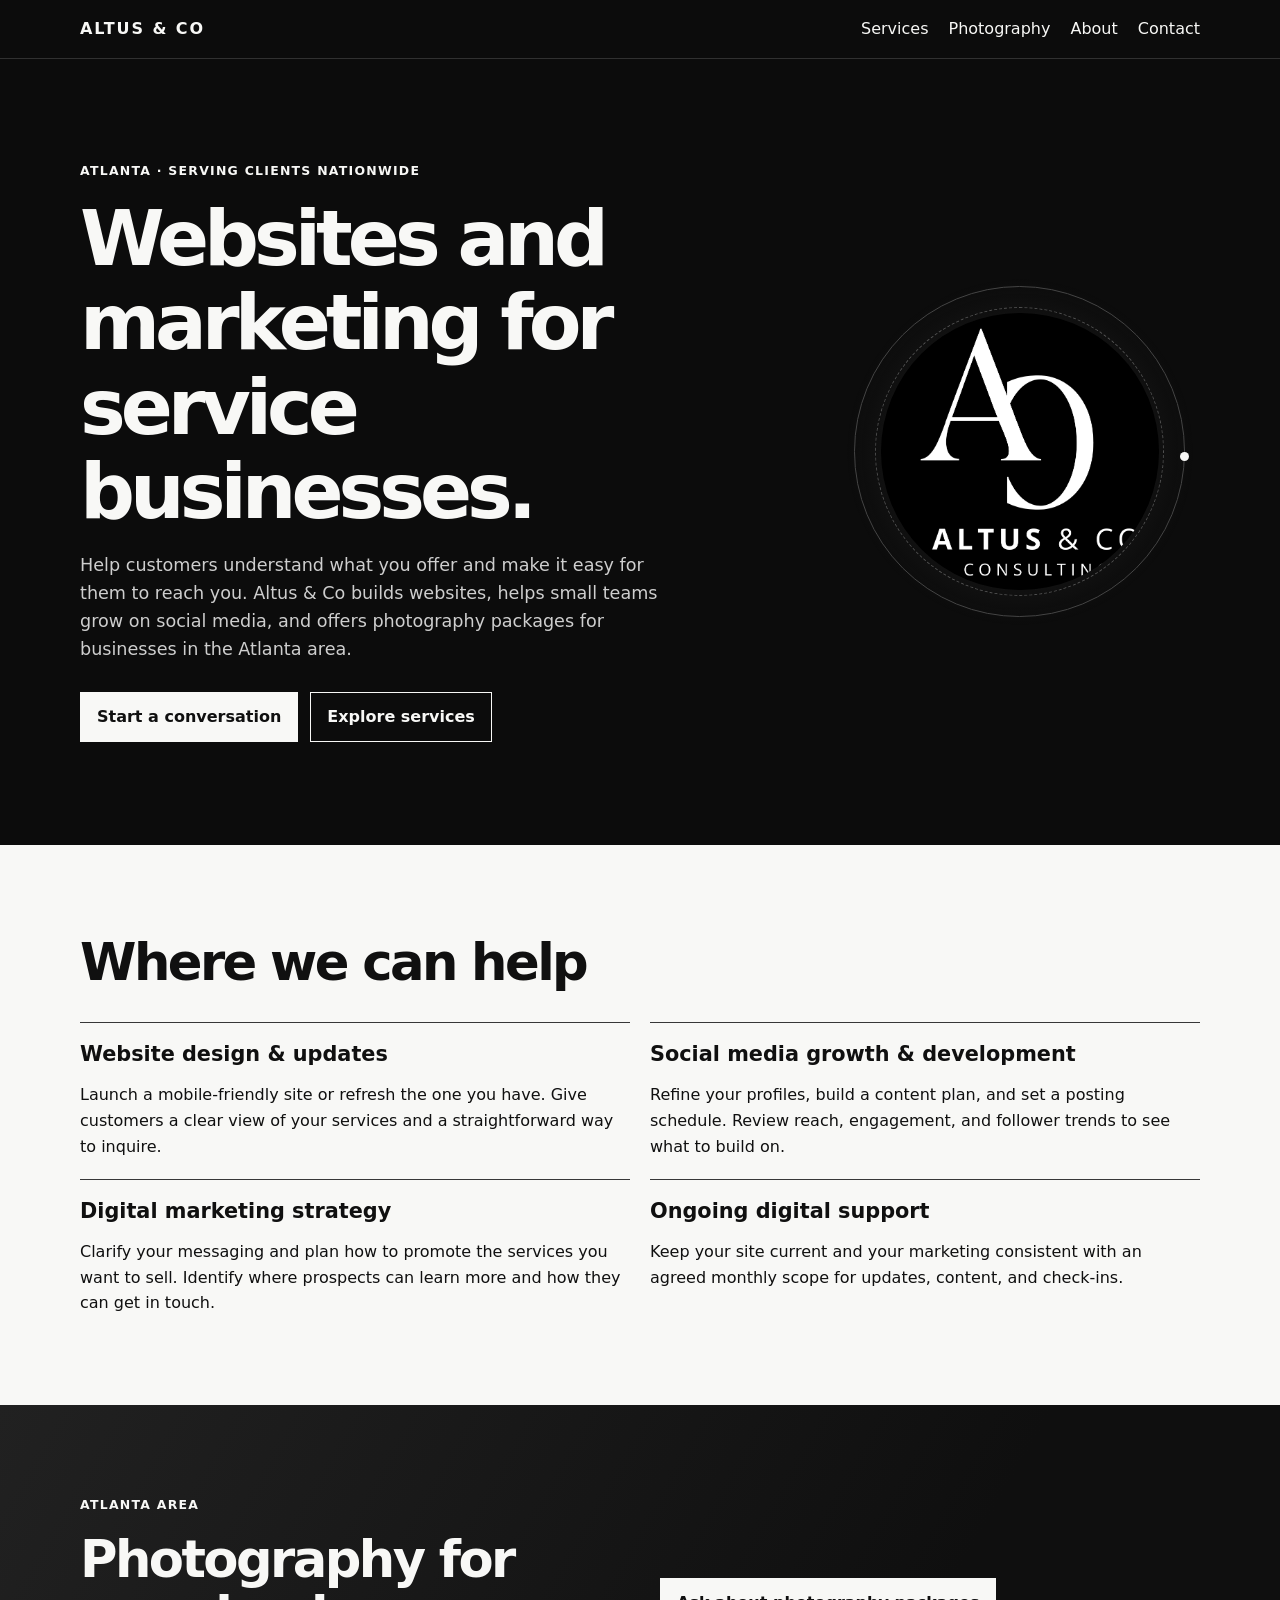
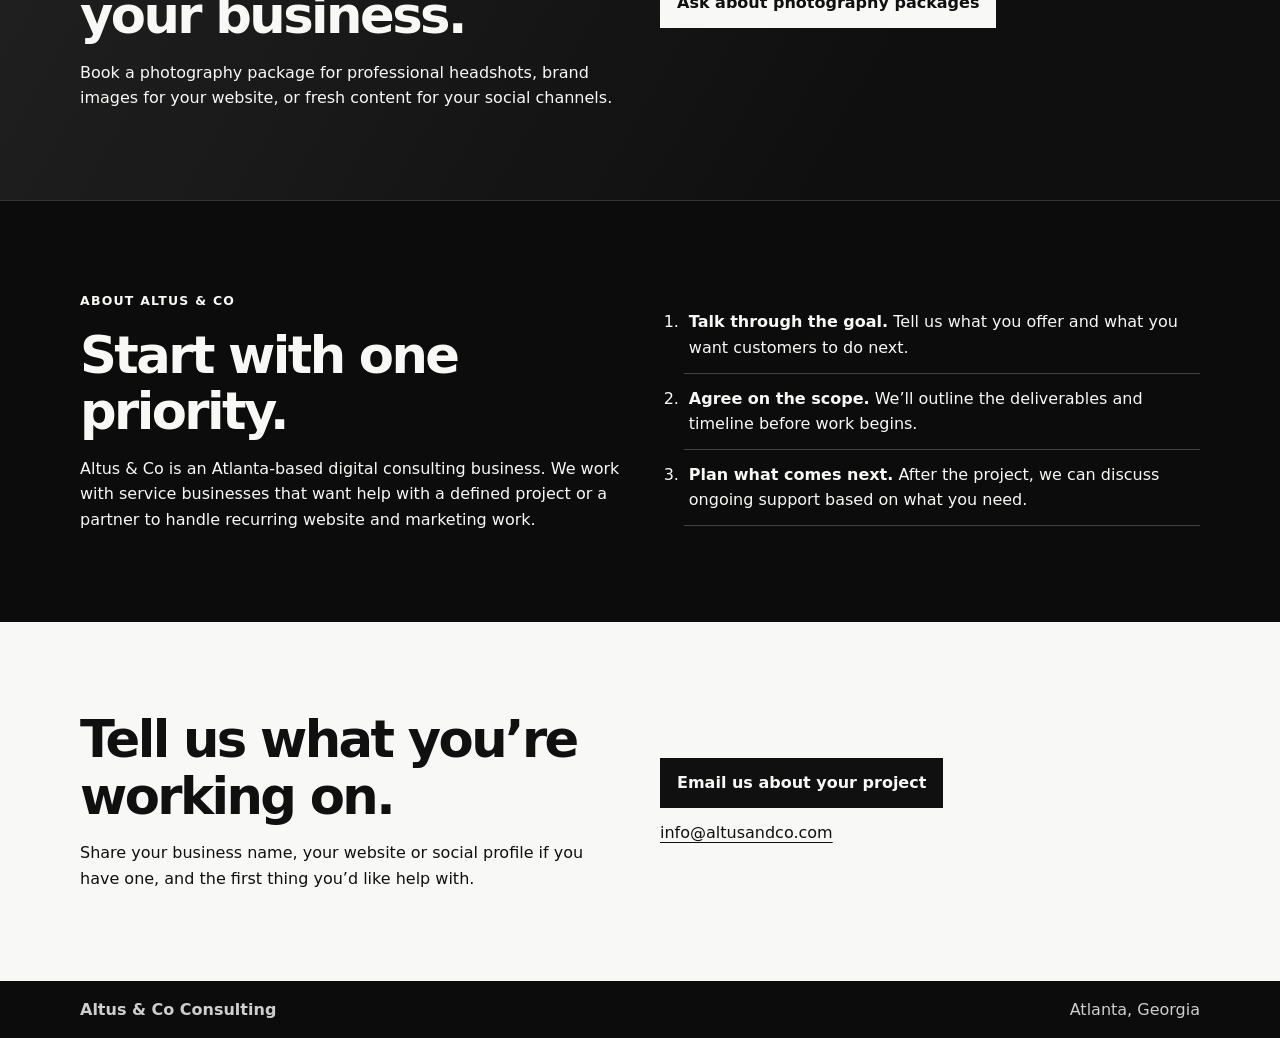
==== index.html @ 0b6e69b4 "Animate homepage and add social growth and Atlanta photography" ====
<!doctype html>
<html lang="en">
<head>
    <meta charset="utf-8">
    <meta name="viewport" content="width=device-width, initial-scale=1">
    <title>Altus &amp; Co Consulting | Websites &amp; Marketing in Atlanta</title>
    <meta name="description" content="Altus &amp; Co helps service businesses build websites and grow on social media. Photography packages are available for Atlanta-area businesses.">
    <link rel="canonical" href="https://altusandco.com/">
    <link rel="icon" href="logo.png" type="image/png">
    <link rel="stylesheet" href="styles.css">
</head>
<body>
    <header class="site-header">
        <nav class="wrap nav" aria-label="Main navigation">
            <a class="wordmark" href="#home">ALTUS &amp; CO</a>
            <div class="nav-links">
                <a href="#services">Services</a>
                <a href="#photography">Photography</a>
                <a href="#about">About</a>
                <a href="#contact">Contact</a>
            </div>
        </nav>
    </header>

    <main id="home">
        <section class="hero wrap" aria-labelledby="hero-title">
            <div class="hero-copy">
                <p class="eyebrow">Atlanta · Serving clients nationwide</p>
                <h1 id="hero-title">Websites and marketing for service businesses.</h1>
                <p class="intro">Help customers understand what you offer and make it easy for them to reach you. Altus &amp; Co builds websites, helps small teams grow on social media, and offers photography packages for businesses in the Atlanta area.</p>
                <div class="actions">
                    <a class="button primary" href="#contact">Start a conversation</a>
                    <a class="button secondary" href="#services">Explore services</a>
                </div>
            </div>
            <div class="hero-art">
                <span class="orbit" aria-hidden="true"></span>
                <img class="hero-logo" src="logo.png" width="801" height="800" alt="Altus &amp; Co Consulting">
            </div>
        </section>

        <section class="light" id="services" aria-labelledby="services-title">
            <div class="wrap section-content">
                <h2 id="services-title">Where we can help</h2>
                <div class="cards">
                    <article>
                        <h3>Website design &amp; updates</h3>
                        <p>Launch a mobile-friendly site or refresh the one you have. Give customers a clear view of your services and a straightforward way to inquire.</p>
                    </article>
                    <article>
                        <h3>Social media growth &amp; development</h3>
                        <p>Refine your profiles, build a content plan, and set a posting schedule. Review reach, engagement, and follower trends to see what to build on.</p>
                    </article>
                    <article>
                        <h3>Digital marketing strategy</h3>
                        <p>Clarify your messaging and plan how to promote the services you want to sell. Identify where prospects can learn more and how they can get in touch.</p>
                    </article>
                    <article>
                        <h3>Ongoing digital support</h3>
                        <p>Keep your site current and your marketing consistent with an agreed monthly scope for updates, content, and check-ins.</p>
                    </article>
                </div>
            </div>
        </section>

        <section class="photography" id="photography" aria-labelledby="photography-title">
            <div class="wrap section-content split">
                <div>
                    <p class="eyebrow">Atlanta area</p>
                    <h2 id="photography-title">Photography for your business.</h2>
                    <p>Book a photography package for professional headshots, brand images for your website, or fresh content for your social channels.</p>
                </div>
                <div class="contact-action">
                    <a class="button primary" href="mailto:info@altusandco.com?subject=Atlanta%20photography%20package%20inquiry&amp;body=Hi%20Altus%20%26%20Co%2C%0D%0A%0D%0ABusiness%20name%3A%20%0D%0AShoot%20location%3A%20%0D%0APreferred%20date%20or%20timeframe%3A%20%0D%0AWhat%20I%27d%20like%20photographed%3A%20%0D%0A">Ask about photography packages</a>
                </div>
            </div>
        </section>

        <section id="about" class="wrap section-content split" aria-labelledby="about-title">
            <div>
                <p class="eyebrow">About Altus &amp; Co</p>
                <h2 id="about-title">Start with one priority.</h2>
                <p>Altus &amp; Co is an Atlanta-based digital consulting business. We work with service businesses that want help with a defined project or a partner to handle recurring website and marketing work.</p>
            </div>
            <ol class="process">
                <li><strong>Talk through the goal.</strong> Tell us what you offer and what you want customers to do next.</li>
                <li><strong>Agree on the scope.</strong> We’ll outline the deliverables and timeline before work begins.</li>
                <li><strong>Plan what comes next.</strong> After the project, we can discuss ongoing support based on what you need.</li>
            </ol>
        </section>

        <section id="contact" class="light" aria-labelledby="contact-title">
            <div class="wrap section-content split">
                <div>
                    <h2 id="contact-title">Tell us what you’re working on.</h2>
                    <p>Share your business name, your website or social profile if you have one, and the first thing you’d like help with.</p>
                </div>
                <div class="contact-action">
                    <a class="button primary" href="mailto:info@altusandco.com?subject=Altus%20%26%20Co%20project%20inquiry&amp;body=Hi%20Altus%20%26%20Co%2C%0D%0A%0D%0ABusiness%20name%3A%20%0D%0AWebsite%20or%20social%20profile%3A%20%0D%0AWhat%20I%27d%20like%20help%20with%3A%20%0D%0A">Email us about your project</a>
                    <a href="mailto:info@altusandco.com">info@altusandco.com</a>
                </div>
            </div>
        </section>
    </main>

    <footer class="wrap footer">
        <strong>Altus &amp; Co Consulting</strong>
        <span>Atlanta, Georgia</span>
    </footer>
</body>
</html>
---- styles.css ----
:root {
    color-scheme: dark;
    font-family: system-ui, sans-serif;
    background: #0c0c0c;
    color: #f8f8f6;
    line-height: 1.6;
}

*, *::before, *::after { box-sizing: border-box; }
body { margin: 0; }
a { color: inherit; text-underline-offset: .22em; }
a:focus-visible { outline: 2px solid currentColor; outline-offset: 5px; }
h1, h2, h3, p { margin: 0; }
h1, h2, h3 { line-height: 1.1; }
h1 { font-size: clamp(2.45rem, 6vw, 5.3rem); letter-spacing: -.065em; max-width: 12ch; }
h2 { font-size: clamp(2rem, 4vw, 3.5rem); letter-spacing: -.05em; }
h3 { font-size: 1.3rem; }
p { margin-top: 1rem; }

.wrap { width: min(1120px, calc(100% - 3rem)); margin-inline: auto; }
.site-header { border-bottom: 1px solid #313131; }
.nav, .nav-links, .actions, .footer { display: flex; align-items: center; flex-wrap: wrap; }
.nav, .footer { justify-content: space-between; gap: .75rem 1.5rem; padding-block: 1rem; }
.nav-links { gap: 1.25rem; }
.nav a { text-decoration: none; }
.nav a:hover { text-decoration: underline; }
.wordmark { font-weight: 800; letter-spacing: .12em; }
.hero, .split { display: grid; gap: 2.5rem; align-items: center; }
.hero { grid-template-columns: 1.6fr 1fr; padding-block: clamp(3rem, 8vw, 7rem); }
.hero-art {
    position: relative;
    isolation: isolate;
    display: grid;
    place-items: center;
    width: min(100%, 360px);
    aspect-ratio: 1;
    justify-self: end;
    background: radial-gradient(circle, #242424, transparent 68%);
}

.hero-logo { display: block; width: 77%; height: auto; border-radius: 50%; }

.orbit {
    position: absolute;
    inset: 4%;
    border: 1px solid #454545;
    border-radius: 50%;
}

.orbit::before, .orbit::after {
    content: "";
    position: absolute;
    border-radius: 50%;
}

.orbit::before { inset: 6%; border: 1px dashed #505050; }
.orbit::after { top: 50%; right: -5px; width: 9px; height: 9px; background: #f8f8f6; }

.photography {
    border-bottom: 1px solid #343434;
    background: linear-gradient(120deg, #212121, #0f0f0f 70%);
}
.eyebrow { margin: 0 0 1rem; font-size: .78rem; font-weight: 700; letter-spacing: .1em; text-transform: uppercase; }
.intro { max-width: 54ch; color: #cecece; font-size: 1.1rem; }
.actions { gap: .75rem; margin-top: 1.8rem; }
.button { display: inline-block; border: 1px solid currentColor; padding: .7rem 1rem; font-weight: 700; text-decoration: none; }
.button:hover { text-decoration: underline; }
.primary { background: #f8f8f6; color: #101010; border-color: #f8f8f6; }
.primary:focus-visible { outline-color: #f8f8f6; }
.light { color-scheme: light; background: #f8f8f6; color: #101010; }
.light .primary { background: #101010; color: #f8f8f6; border-color: #101010; }
.light .primary:focus-visible { outline-color: #101010; }
.section-content { padding-block: clamp(3rem, 7vw, 6rem); }
.cards { display: grid; grid-template-columns: repeat(2, minmax(0, 1fr)); gap: 1.25rem; margin-top: 2rem; }
.cards article { border-top: 1px solid #373737; padding-top: 1.25rem; }
.split { grid-template-columns: 1fr 1fr; }
.process { margin: 0; padding-inline-start: 1.5rem; }
.process li { padding: .75rem 0 .75rem .3rem; border-bottom: 1px solid #444; }
.contact-action { display: grid; gap: .75rem; justify-items: start; }
.footer { color: #cecece; }

@media (max-width: 700px) {
    .hero, .cards, .split { grid-template-columns: 1fr; }
    .hero-art { max-width: 240px; justify-self: center; }
}

@media (max-width: 390px) {
    .wrap { width: calc(100% - 2rem); }
    .nav-links { gap: .85rem; }
}

@media (prefers-reduced-motion: no-preference) {
    html { scroll-behavior: smooth; }

    .hero-copy { animation: arrive .75s ease-out both; }
    .hero-art { animation: arrive .95s .12s ease-out both; }
    .orbit { animation: rotate 3.8s .2s ease-out both; }

    .button { transition: transform .2s ease, box-shadow .2s ease; }
    .button:hover { transform: translateY(-2px); box-shadow: 0 4px 0 currentColor; }

    @supports (animation-timeline: view()) {
        .cards article, .photography .split, .process {
            animation: arrive linear both;
            animation-timeline: view();
            animation-range: entry 0% entry 85%;
        }

        .photography .split:focus-within { animation: none; }
    }
}

@keyframes arrive {
    from { opacity: .35; transform: translateY(24px); }
    to { opacity: 1; transform: translateY(0); }
}

@keyframes rotate {
    from { transform: rotate(-200deg); }
    to { transform: rotate(0); }
}
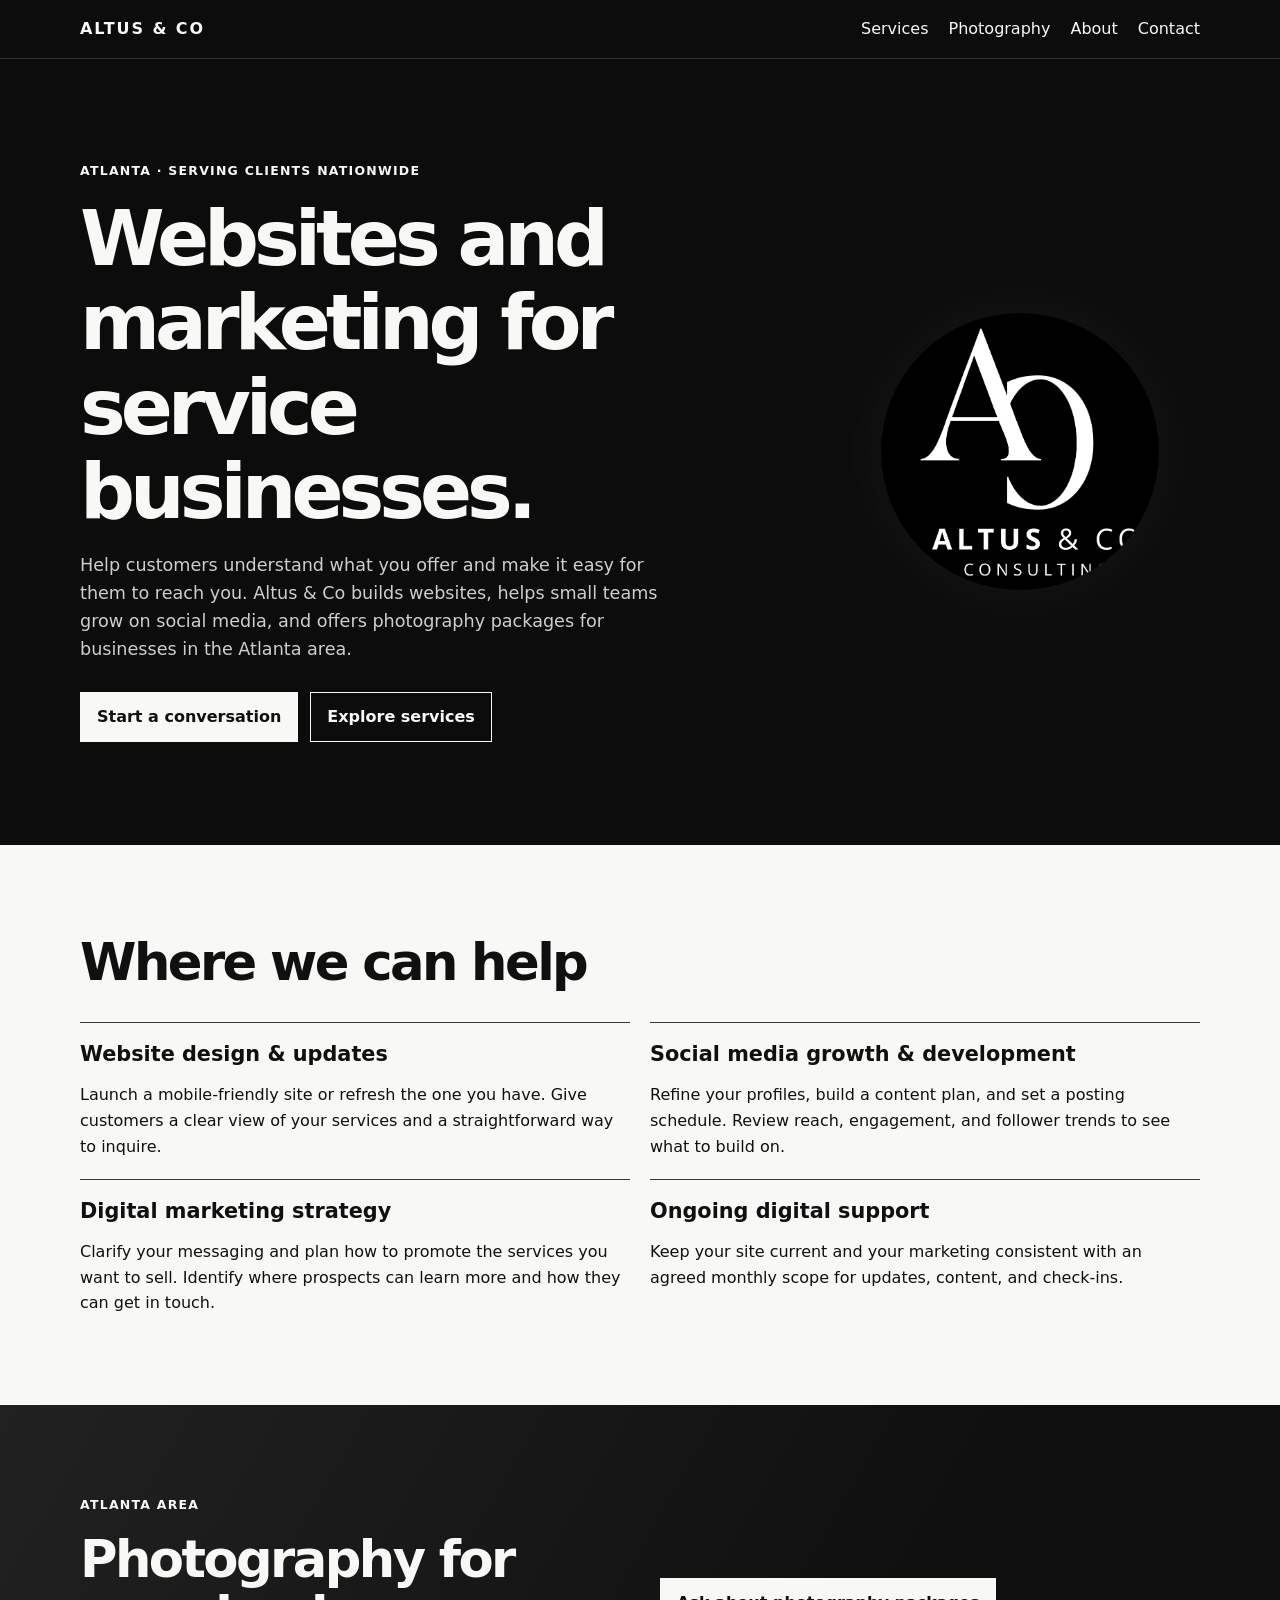
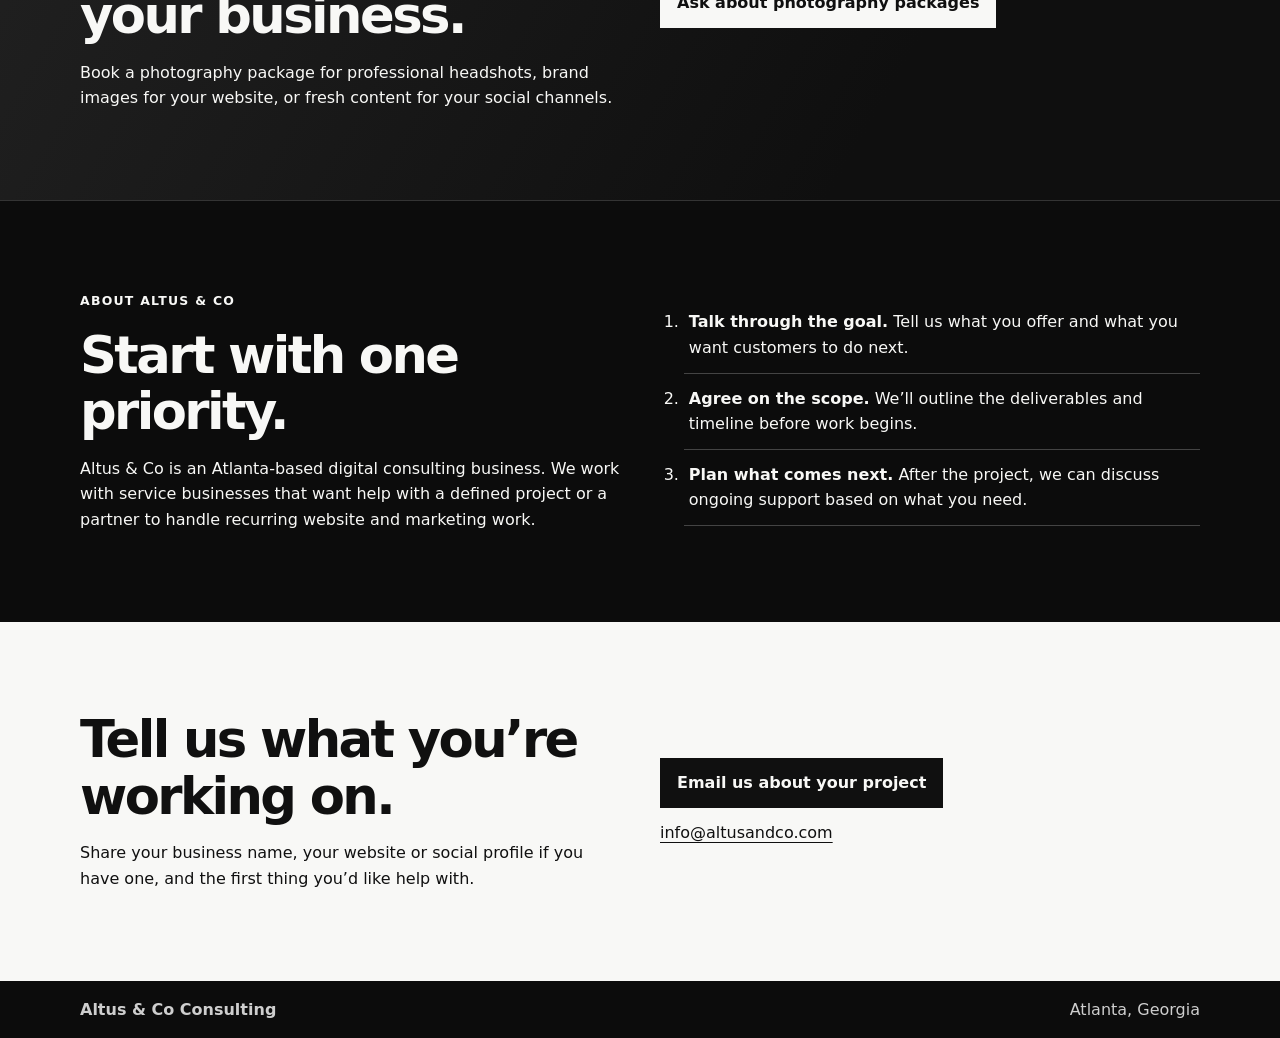
==== commit 37af2593: "Use simple fades and reliably reveal sections on scroll" ====
--- a/index.html
+++ b/index.html
@@ -7,7 +7,8 @@
     <meta name="description" content="Altus &amp; Co helps service businesses build websites and grow on social media. Photography packages are available for Atlanta-area businesses.">
     <link rel="canonical" href="https://altusandco.com/">
     <link rel="icon" href="logo.png" type="image/png">
-    <link rel="stylesheet" href="styles.css">
+    <link rel="stylesheet" href="styles.css?v=reveal-1">
+    <script src="reveal.js" defer></script>
 </head>
 <body>
     <header class="site-header">
@@ -34,7 +35,6 @@
                 </div>
             </div>
             <div class="hero-art">
-                <span class="orbit" aria-hidden="true"></span>
                 <img class="hero-logo" src="logo.png" width="801" height="800" alt="Altus &amp; Co Consulting">
             </div>
         </section>
@@ -43,19 +43,19 @@
             <div class="wrap section-content">
                 <h2 id="services-title">Where we can help</h2>
                 <div class="cards">
-                    <article>
+                    <article data-reveal>
                         <h3>Website design &amp; updates</h3>
                         <p>Launch a mobile-friendly site or refresh the one you have. Give customers a clear view of your services and a straightforward way to inquire.</p>
                     </article>
-                    <article>
+                    <article data-reveal>
                         <h3>Social media growth &amp; development</h3>
                         <p>Refine your profiles, build a content plan, and set a posting schedule. Review reach, engagement, and follower trends to see what to build on.</p>
                     </article>
-                    <article>
+                    <article data-reveal>
                         <h3>Digital marketing strategy</h3>
                         <p>Clarify your messaging and plan how to promote the services you want to sell. Identify where prospects can learn more and how they can get in touch.</p>
                     </article>
-                    <article>
+                    <article data-reveal>
                         <h3>Ongoing digital support</h3>
                         <p>Keep your site current and your marketing consistent with an agreed monthly scope for updates, content, and check-ins.</p>
                     </article>
@@ -64,7 +64,7 @@
         </section>
 
         <section class="photography" id="photography" aria-labelledby="photography-title">
-            <div class="wrap section-content split">
+            <div class="wrap section-content split" data-reveal>
                 <div>
                     <p class="eyebrow">Atlanta area</p>
                     <h2 id="photography-title">Photography for your business.</h2>
@@ -76,7 +76,7 @@
             </div>
         </section>
 
-        <section id="about" class="wrap section-content split" aria-labelledby="about-title">
+        <section id="about" class="wrap section-content split" data-reveal aria-labelledby="about-title">
             <div>
                 <p class="eyebrow">About Altus &amp; Co</p>
                 <h2 id="about-title">Start with one priority.</h2>
@@ -90,7 +90,7 @@
         </section>
 
         <section id="contact" class="light" aria-labelledby="contact-title">
-            <div class="wrap section-content split">
+            <div class="wrap section-content split" data-reveal>
                 <div>
                     <h2 id="contact-title">Tell us what you’re working on.</h2>
                     <p>Share your business name, your website or social profile if you have one, and the first thing you’d like help with.</p>
--- a/styles.css
+++ b/styles.css
@@ -40,22 +40,6 @@
 
 .hero-logo { display: block; width: 77%; height: auto; border-radius: 50%; }
 
-.orbit {
-    position: absolute;
-    inset: 4%;
-    border: 1px solid #454545;
-    border-radius: 50%;
-}
-
-.orbit::before, .orbit::after {
-    content: "";
-    position: absolute;
-    border-radius: 50%;
-}
-
-.orbit::before { inset: 6%; border: 1px dashed #505050; }
-.orbit::after { top: 50%; right: -5px; width: 9px; height: 9px; background: #f8f8f6; }
-
 .photography {
     border-bottom: 1px solid #343434;
     background: linear-gradient(120deg, #212121, #0f0f0f 70%);
@@ -90,32 +74,22 @@
 }
 
 @media (prefers-reduced-motion: no-preference) {
-    html { scroll-behavior: smooth; }
+    .hero-copy, .hero-art, .is-revealed {
+        animation: fade-up .5s ease-out both;
+    }
 
-    .hero-copy { animation: arrive .75s ease-out both; }
-    .hero-art { animation: arrive .95s .12s ease-out both; }
-    .orbit { animation: rotate 3.8s .2s ease-out both; }
+    .hero-art { animation-delay: .08s; }
 
-    .button { transition: transform .2s ease, box-shadow .2s ease; }
-    .button:hover { transform: translateY(-2px); box-shadow: 0 4px 0 currentColor; }
+    .reveal-pending:not(:focus-within) {
+        opacity: 0;
+        transform: translateY(14px);
+    }
 
-    @supports (animation-timeline: view()) {
-        .cards article, .photography .split, .process {
-            animation: arrive linear both;
-            animation-timeline: view();
-            animation-range: entry 0% entry 85%;
-        }
-
-        .photography .split:focus-within { animation: none; }
-    }
+    .button { transition: transform .15s ease; }
+    .button:hover { transform: translateY(-2px); }
 }
 
-@keyframes arrive {
-    from { opacity: .35; transform: translateY(24px); }
+@keyframes fade-up {
+    from { opacity: 0; transform: translateY(14px); }
     to { opacity: 1; transform: translateY(0); }
 }
-
-@keyframes rotate {
-    from { transform: rotate(-200deg); }
-    to { transform: rotate(0); }
-}
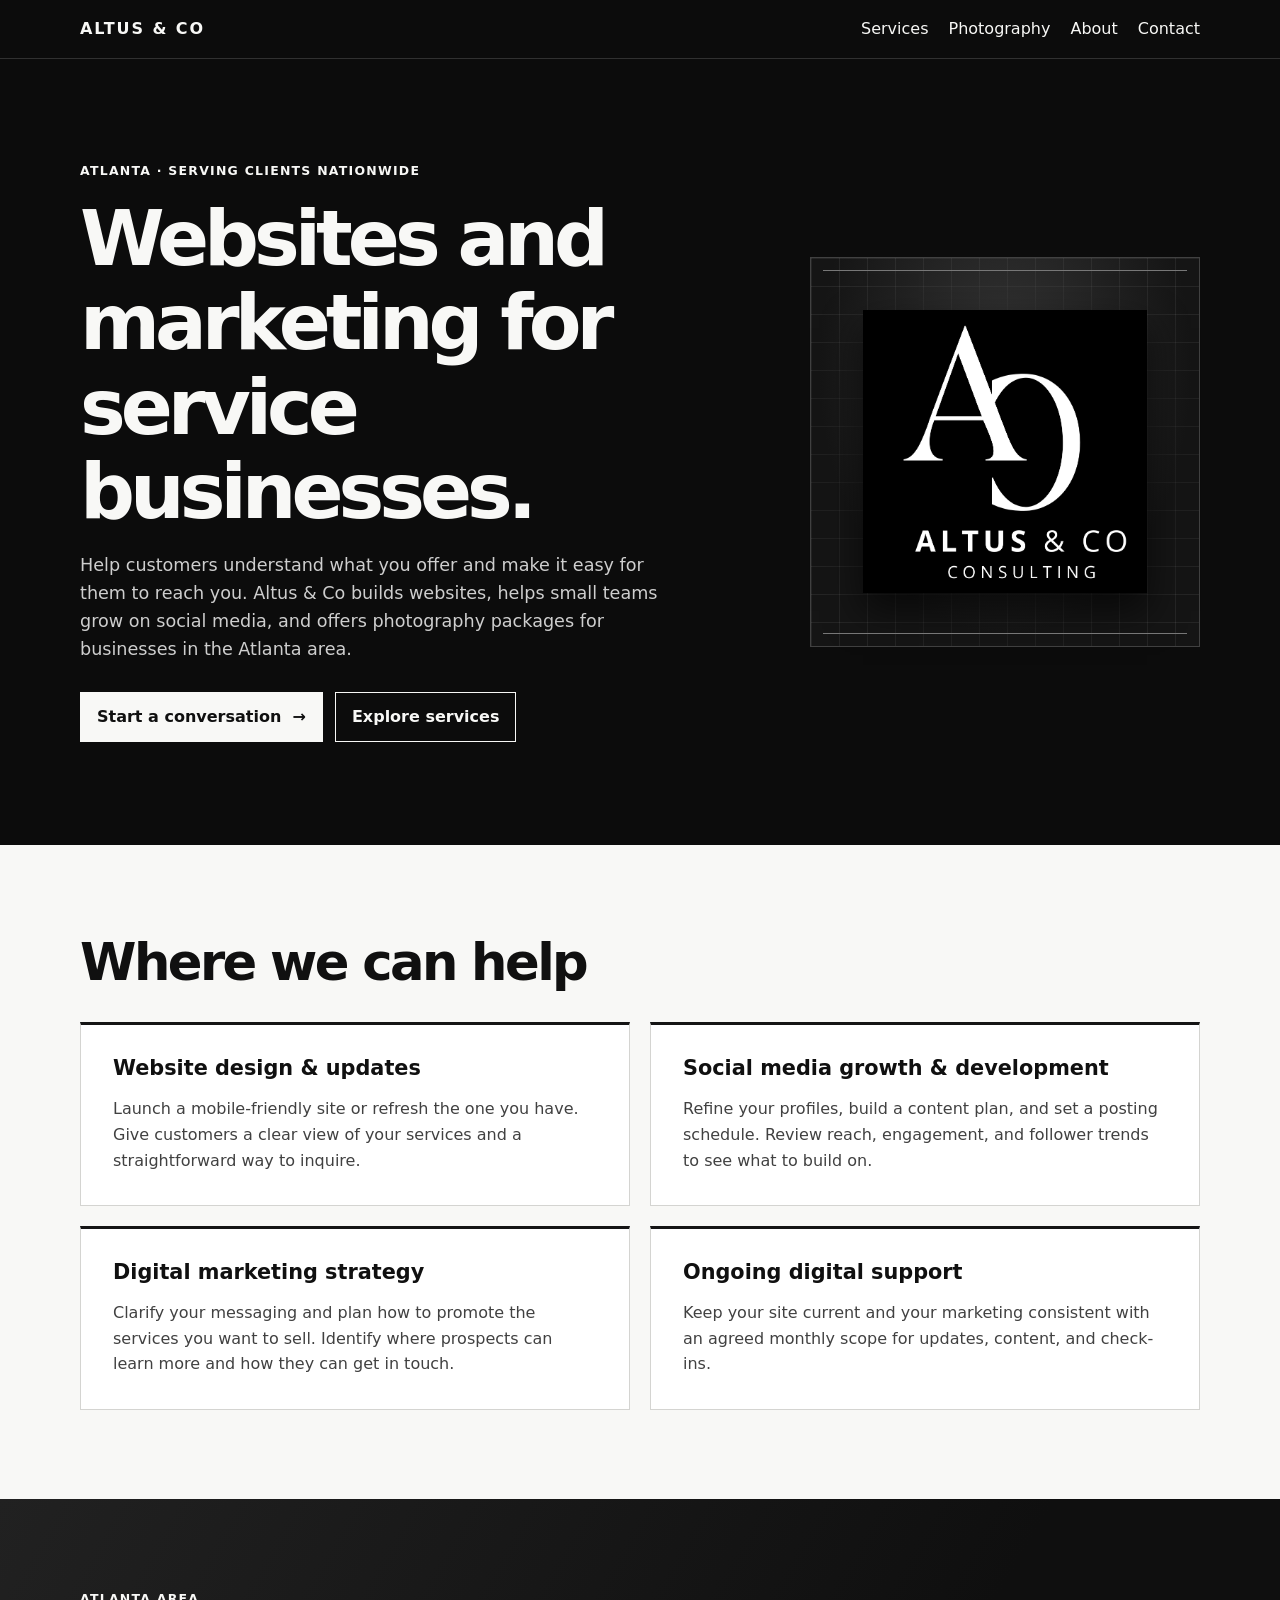
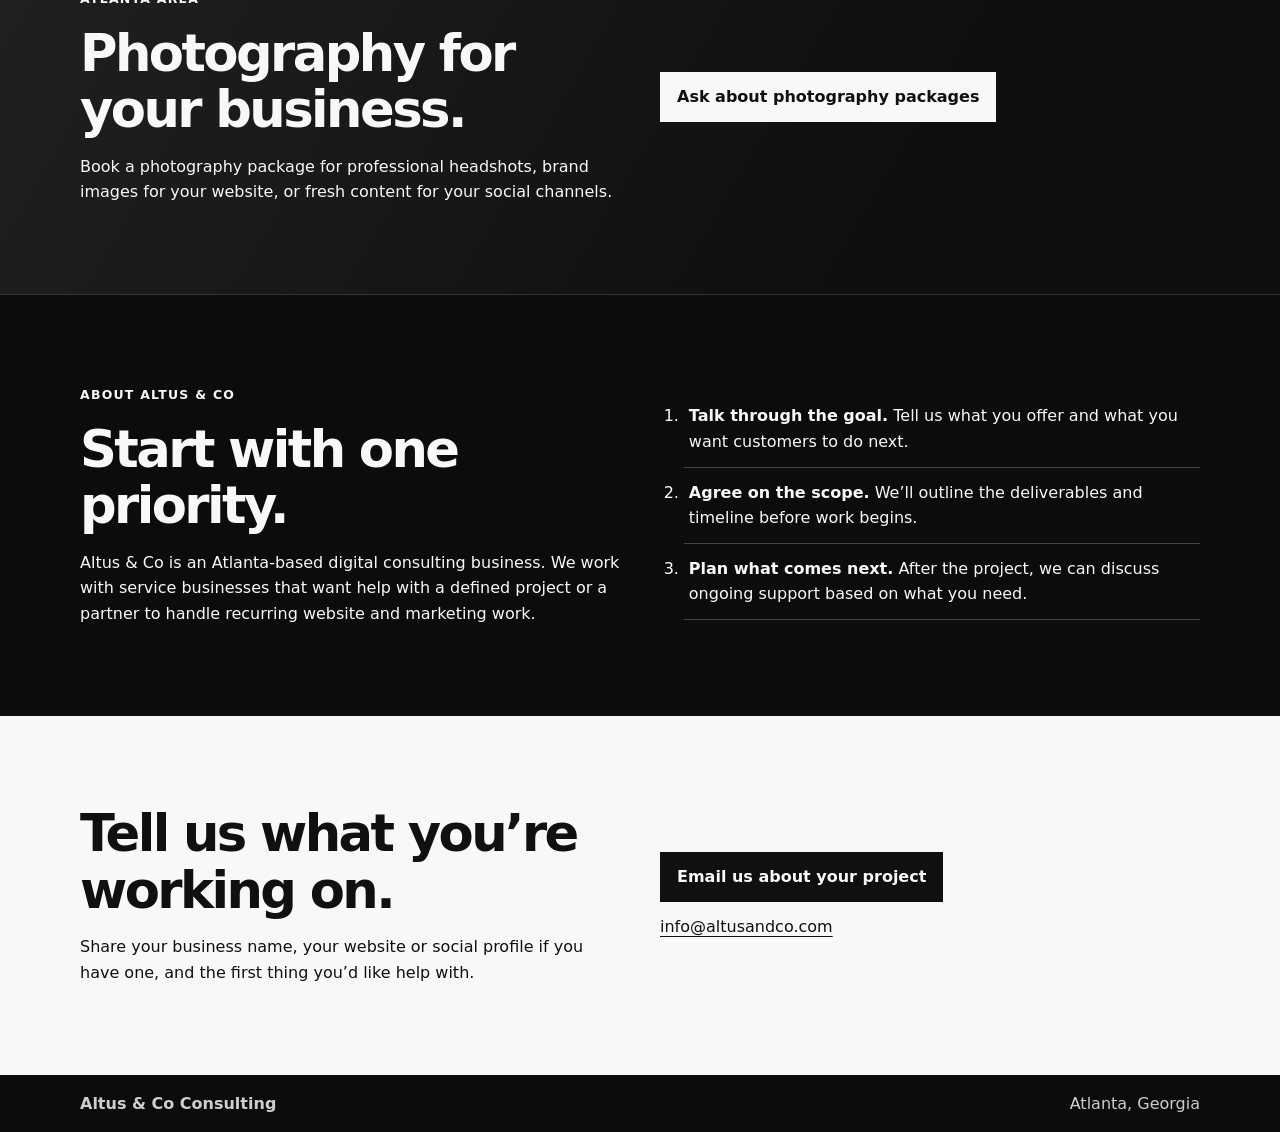
==== commit c10662d9: "Add staggered entrances and refine homepage visuals" ====
--- a/index.html
+++ b/index.html
@@ -7,7 +7,7 @@
     <meta name="description" content="Altus &amp; Co helps service businesses build websites and grow on social media. Photography packages are available for Atlanta-area businesses.">
     <link rel="canonical" href="https://altusandco.com/">
     <link rel="icon" href="logo.png" type="image/png">
-    <link rel="stylesheet" href="styles.css?v=reveal-1">
+    <link rel="stylesheet" href="styles.css?v=studio-1">
     <script src="reveal.js" defer></script>
 </head>
 <body>
@@ -41,7 +41,7 @@
 
         <section class="light" id="services" aria-labelledby="services-title">
             <div class="wrap section-content">
-                <h2 id="services-title">Where we can help</h2>
+                <h2 id="services-title" data-reveal>Where we can help</h2>
                 <div class="cards">
                     <article data-reveal>
                         <h3>Website design &amp; updates</h3>
--- a/styles.css
+++ b/styles.css
@@ -32,13 +32,43 @@
     isolation: isolate;
     display: grid;
     place-items: center;
-    width: min(100%, 360px);
+    width: min(100%, 390px);
     aspect-ratio: 1;
     justify-self: end;
-    background: radial-gradient(circle, #242424, transparent 68%);
+    border: 1px solid #414141;
+    background:
+        radial-gradient(ellipse at 50% 28%, #343434, transparent 68%),
+        #151515;
 }
 
-.hero-logo { display: block; width: 77%; height: auto; border-radius: 50%; }
+.hero-art::before, .hero-art::after {
+    content: "";
+    position: absolute;
+    pointer-events: none;
+}
+
+.hero-art::before {
+    inset: 0;
+    background-image:
+        linear-gradient(#ffffff12 1px, transparent 1px),
+        linear-gradient(90deg, #ffffff12 1px, transparent 1px);
+    background-size: 28px 28px;
+    mask-image: radial-gradient(ellipse, transparent 30%, #000 85%);
+}
+
+.hero-art::after {
+    inset: 12px;
+    border-top: 1px solid #777;
+    border-bottom: 1px solid #777;
+}
+
+.hero-logo {
+    display: block;
+    position: relative;
+    width: 73%;
+    height: auto;
+    box-shadow: 0 18px 36px #0009;
+}
 
 .photography {
     border-bottom: 1px solid #343434;
@@ -56,7 +86,20 @@
 .light .primary:focus-visible { outline-color: #101010; }
 .section-content { padding-block: clamp(3rem, 7vw, 6rem); }
 .cards { display: grid; grid-template-columns: repeat(2, minmax(0, 1fr)); gap: 1.25rem; margin-top: 2rem; }
-.cards article { border-top: 1px solid #373737; padding-top: 1.25rem; }
+.cards article {
+    border: 1px solid #d4d4d1;
+    border-top: 3px solid #151515;
+    background: #fff;
+    padding: clamp(1.25rem, 3vw, 2rem);
+}
+
+.cards p { color: #414141; }
+
+.actions .primary::after {
+    content: "→" / "";
+    display: inline-block;
+    margin-inline-start: .7em;
+}
 .split { grid-template-columns: 1fr 1fr; }
 .process { margin: 0; padding-inline-start: 1.5rem; }
 .process li { padding: .75rem 0 .75rem .3rem; border-bottom: 1px solid #444; }
@@ -74,22 +117,34 @@
 }
 
 @media (prefers-reduced-motion: no-preference) {
-    .hero-copy, .hero-art, .is-revealed {
-        animation: fade-up .5s ease-out both;
+    .hero-copy > *, .hero-art, .is-revealed {
+        animation: fade-up .72s cubic-bezier(.2, .7, .2, 1) both;
     }
 
-    .hero-art { animation-delay: .08s; }
+    .hero-copy h1 { animation-delay: .12s; }
+    .hero-copy .intro { animation-delay: .24s; }
+    .hero-copy .actions { animation-delay: .36s; }
+    .hero-copy .actions:focus-within { animation: none; }
+    .hero-art { animation-name: fade-in-side; animation-delay: .19s; }
+    .cards article:nth-child(even) { animation-delay: .12s; }
+    .is-revealed:focus-within { animation: none; }
 
     .reveal-pending:not(:focus-within) {
         opacity: 0;
-        transform: translateY(14px);
+        transform: translateY(32px);
     }
 
-    .button { transition: transform .15s ease; }
-    .button:hover { transform: translateY(-2px); }
+    .button, .actions .primary::after { transition: transform .2s ease; }
+    .button:hover { transform: translateY(-3px); }
+    .actions .primary:hover::after { transform: translateX(4px); }
 }
 
 @keyframes fade-up {
-    from { opacity: 0; transform: translateY(14px); }
+    from { opacity: 0; transform: translateY(32px); }
     to { opacity: 1; transform: translateY(0); }
 }
+
+@keyframes fade-in-side {
+    from { opacity: 0; transform: translateX(22px); }
+    to { opacity: 1; transform: translateX(0); }
+}
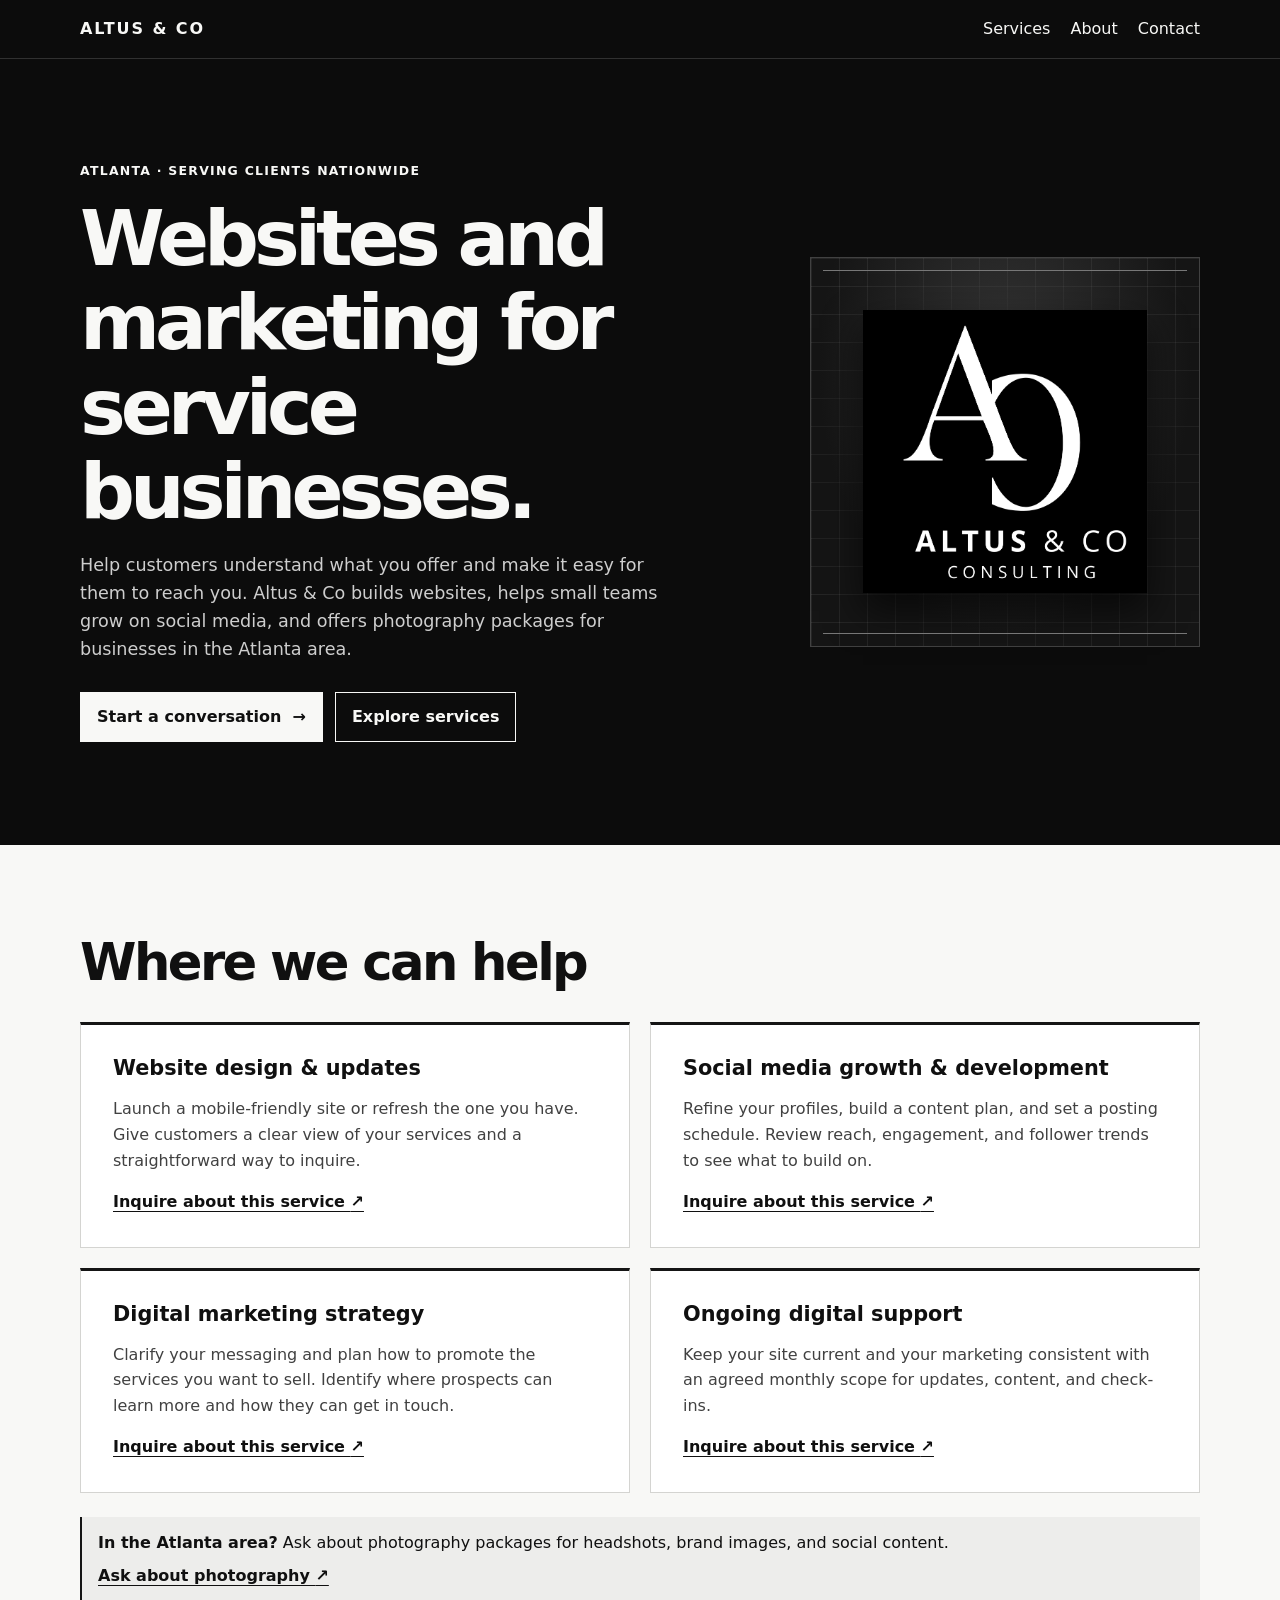
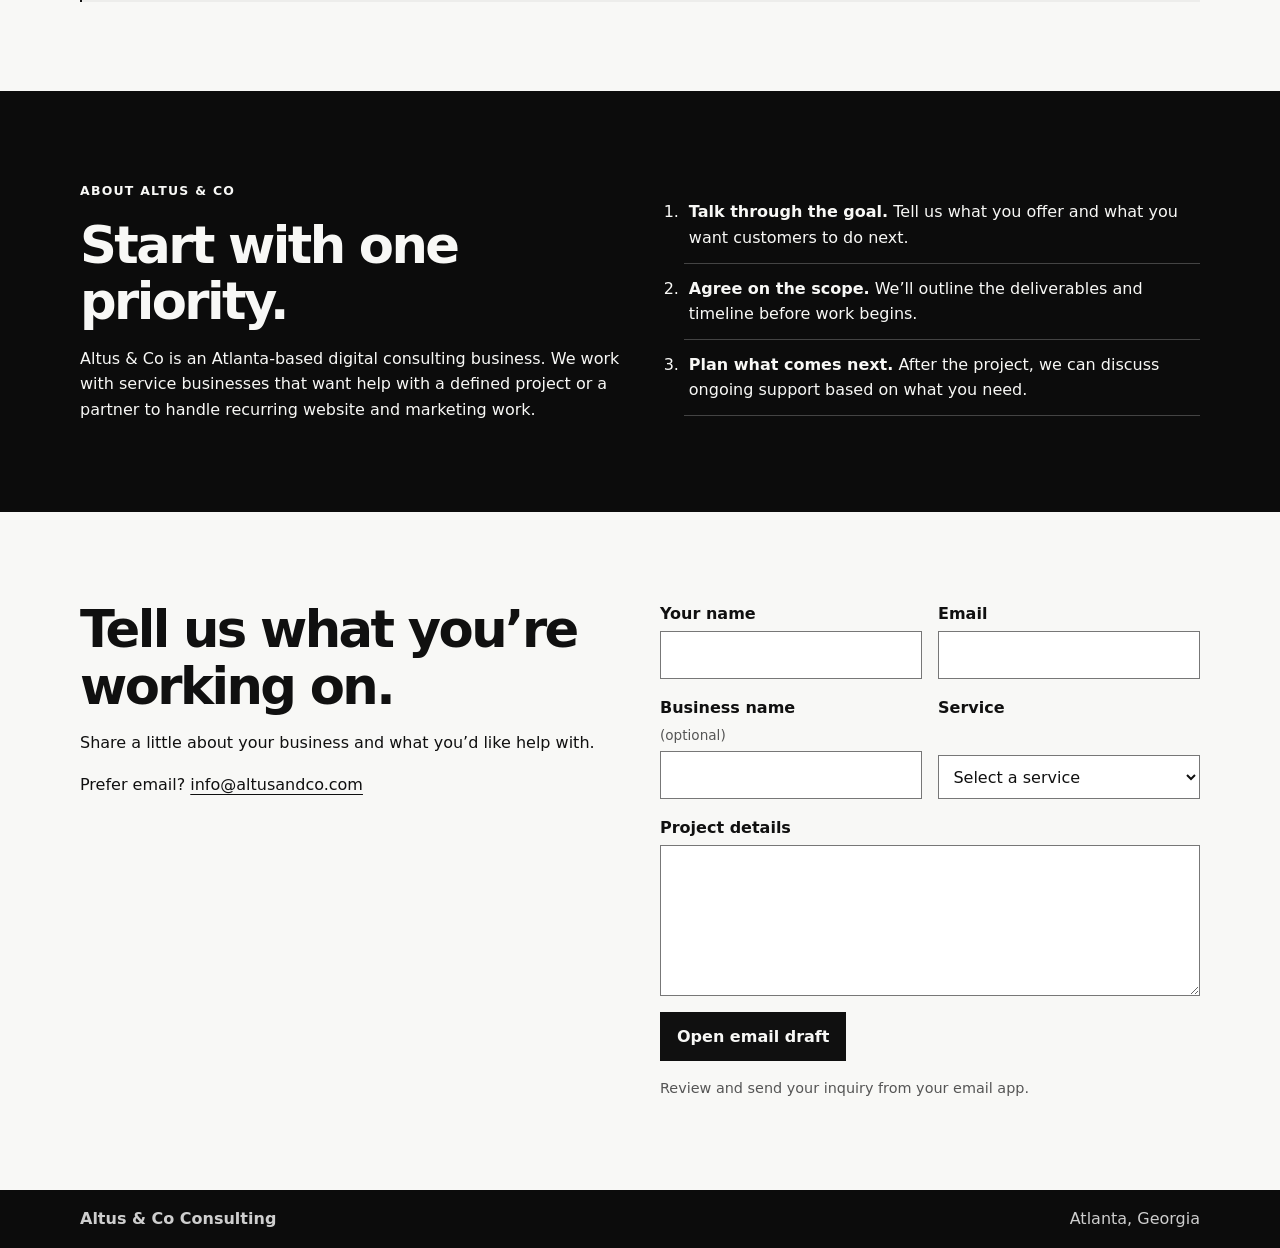
==== commit 789a811f: "Add project inquiry draft form and compact Atlanta photography note" ====
--- a/index.html
+++ b/index.html
@@ -7,8 +7,9 @@
     <meta name="description" content="Altus &amp; Co helps service businesses build websites and grow on social media. Photography packages are available for Atlanta-area businesses.">
     <link rel="canonical" href="https://altusandco.com/">
     <link rel="icon" href="logo.png" type="image/png">
-    <link rel="stylesheet" href="styles.css?v=studio-1">
+    <link rel="stylesheet" href="styles.css?v=inquiry-1">
     <script src="reveal.js" defer></script>
+    <script src="inquiry.js" defer></script>
 </head>
 <body>
     <header class="site-header">
@@ -16,7 +17,6 @@
             <a class="wordmark" href="#home">ALTUS &amp; CO</a>
             <div class="nav-links">
                 <a href="#services">Services</a>
-                <a href="#photography">Photography</a>
                 <a href="#about">About</a>
                 <a href="#contact">Contact</a>
             </div>
@@ -46,33 +46,28 @@
                     <article data-reveal>
                         <h3>Website design &amp; updates</h3>
                         <p>Launch a mobile-friendly site or refresh the one you have. Give customers a clear view of your services and a straightforward way to inquire.</p>
+                        <a class="service-link" href="#contact" data-service="Website design &amp; updates" aria-label="Inquire about Website design &amp; updates">Inquire about this service <span aria-hidden="true">↗</span></a>
                     </article>
                     <article data-reveal>
                         <h3>Social media growth &amp; development</h3>
                         <p>Refine your profiles, build a content plan, and set a posting schedule. Review reach, engagement, and follower trends to see what to build on.</p>
+                        <a class="service-link" href="#contact" data-service="Social media growth &amp; development" aria-label="Inquire about Social media growth &amp; development">Inquire about this service <span aria-hidden="true">↗</span></a>
                     </article>
                     <article data-reveal>
                         <h3>Digital marketing strategy</h3>
                         <p>Clarify your messaging and plan how to promote the services you want to sell. Identify where prospects can learn more and how they can get in touch.</p>
+                        <a class="service-link" href="#contact" data-service="Digital marketing strategy" aria-label="Inquire about Digital marketing strategy">Inquire about this service <span aria-hidden="true">↗</span></a>
                     </article>
                     <article data-reveal>
                         <h3>Ongoing digital support</h3>
                         <p>Keep your site current and your marketing consistent with an agreed monthly scope for updates, content, and check-ins.</p>
+                        <a class="service-link" href="#contact" data-service="Ongoing digital support" aria-label="Inquire about Ongoing digital support">Inquire about this service <span aria-hidden="true">↗</span></a>
                     </article>
                 </div>
-            </div>
-        </section>
-
-        <section class="photography" id="photography" aria-labelledby="photography-title">
-            <div class="wrap section-content split" data-reveal>
-                <div>
-                    <p class="eyebrow">Atlanta area</p>
-                    <h2 id="photography-title">Photography for your business.</h2>
-                    <p>Book a photography package for professional headshots, brand images for your website, or fresh content for your social channels.</p>
-                </div>
-                <div class="contact-action">
-                    <a class="button primary" href="mailto:info@altusandco.com?subject=Atlanta%20photography%20package%20inquiry&amp;body=Hi%20Altus%20%26%20Co%2C%0D%0A%0D%0ABusiness%20name%3A%20%0D%0AShoot%20location%3A%20%0D%0APreferred%20date%20or%20timeframe%3A%20%0D%0AWhat%20I%27d%20like%20photographed%3A%20%0D%0A">Ask about photography packages</a>
-                </div>
+                <aside class="photography-note" id="photography">
+                    <p><strong>In the Atlanta area?</strong> Ask about photography packages for headshots, brand images, and social content.</p>
+                    <a href="#contact" data-service="Atlanta photography">Ask about photography <span aria-hidden="true">↗</span></a>
+                </aside>
             </div>
         </section>
 
@@ -90,15 +85,33 @@
         </section>
 
         <section id="contact" class="light" aria-labelledby="contact-title">
-            <div class="wrap section-content split" data-reveal>
+            <div class="wrap section-content split inquiry">
                 <div>
                     <h2 id="contact-title">Tell us what you’re working on.</h2>
-                    <p>Share your business name, your website or social profile if you have one, and the first thing you’d like help with.</p>
+                    <p>Share a little about your business and what you’d like help with.</p>
+                    <p>Prefer email? <a href="mailto:info@altusandco.com">info@altusandco.com</a></p>
                 </div>
-                <div class="contact-action">
-                    <a class="button primary" href="mailto:info@altusandco.com?subject=Altus%20%26%20Co%20project%20inquiry&amp;body=Hi%20Altus%20%26%20Co%2C%0D%0A%0D%0ABusiness%20name%3A%20%0D%0AWebsite%20or%20social%20profile%3A%20%0D%0AWhat%20I%27d%20like%20help%20with%3A%20%0D%0A">Email us about your project</a>
-                    <a href="mailto:info@altusandco.com">info@altusandco.com</a>
-                </div>
+                <form class="inquiry-form" hidden>
+                    <div class="inquiry-fields">
+                        <label>Your name <input name="name" autocomplete="name" maxlength="120" required></label>
+                        <label>Email <input type="email" name="email" autocomplete="email" maxlength="254" required></label>
+                        <label>Business name <span>(optional)</span> <input name="business" autocomplete="organization" maxlength="160"></label>
+                        <label>Service
+                            <select name="service" id="inquiry-service" required>
+                                <option value="">Select a service</option>
+                                <option>Website design &amp; updates</option>
+                                <option>Social media growth &amp; development</option>
+                                <option>Digital marketing strategy</option>
+                                <option>Ongoing digital support</option>
+                                <option>Atlanta photography</option>
+                                <option>Several services or unsure</option>
+                            </select>
+                        </label>
+                    </div>
+                    <label>Project details <textarea name="message" rows="5" maxlength="3000" required></textarea></label>
+                    <button class="button primary" type="submit">Open email draft</button>
+                    <p class="inquiry-hint">Review and send your inquiry from your email app.</p>
+                </form>
             </div>
         </section>
     </main>
--- a/styles.css
+++ b/styles.css
@@ -70,10 +70,6 @@
     box-shadow: 0 18px 36px #0009;
 }
 
-.photography {
-    border-bottom: 1px solid #343434;
-    background: linear-gradient(120deg, #212121, #0f0f0f 70%);
-}
 .eyebrow { margin: 0 0 1rem; font-size: .78rem; font-weight: 700; letter-spacing: .1em; text-transform: uppercase; }
 .intro { max-width: 54ch; color: #cecece; font-size: 1.1rem; }
 .actions { gap: .75rem; margin-top: 1.8rem; }
@@ -103,7 +99,46 @@
 .split { grid-template-columns: 1fr 1fr; }
 .process { margin: 0; padding-inline-start: 1.5rem; }
 .process li { padding: .75rem 0 .75rem .3rem; border-bottom: 1px solid #444; }
-.contact-action { display: grid; gap: .75rem; justify-items: start; }
+.service-link { display: inline-block; margin-top: 1rem; font-weight: 650; }
+
+.photography-note {
+    display: flex;
+    align-items: baseline;
+    justify-content: space-between;
+    flex-wrap: wrap;
+    gap: .5rem 1.5rem;
+    margin-top: 1.5rem;
+    border-left: 2px solid #151515;
+    background: #ededeb;
+    padding: .8rem 1rem;
+}
+
+.photography-note p { margin: 0; }
+.photography-note a { font-weight: 650; }
+
+.inquiry { align-items: start; }
+.inquiry-form, .inquiry-fields { display: grid; gap: 1rem; min-width: 0; }
+.inquiry-fields { grid-template-columns: repeat(2, minmax(0, 1fr)); }
+.inquiry-form label { display: flex; flex-direction: column; gap: .25rem; font-weight: 650; min-width: 0; }
+.inquiry-form label span { color: #555; font-size: .85rem; font-weight: 400; }
+.inquiry-form input, .inquiry-form select, .inquiry-form textarea {
+    width: 100%;
+    min-width: 0;
+    margin-top: auto;
+    border: 1px solid #777;
+    border-radius: 0;
+    background: #fff;
+    color: #101010;
+    font: inherit;
+    font-weight: 400;
+    padding: .65rem;
+}
+.inquiry-form textarea { resize: vertical; }
+.inquiry-form .button { justify-self: start; font: inherit; font-weight: 700; cursor: pointer; }
+
+@media (max-width: 480px) {
+    .inquiry-fields { grid-template-columns: 1fr; }
+}
 .footer { color: #cecece; }
 
 @media (max-width: 700px) {
@@ -148,3 +183,6 @@
     from { opacity: 0; transform: translateX(22px); }
     to { opacity: 1; transform: translateX(0); }
 }
+
+.inquiry-form[hidden] { display: none; }
+.inquiry-hint { margin: 0; color: #555; font-size: .9rem; }
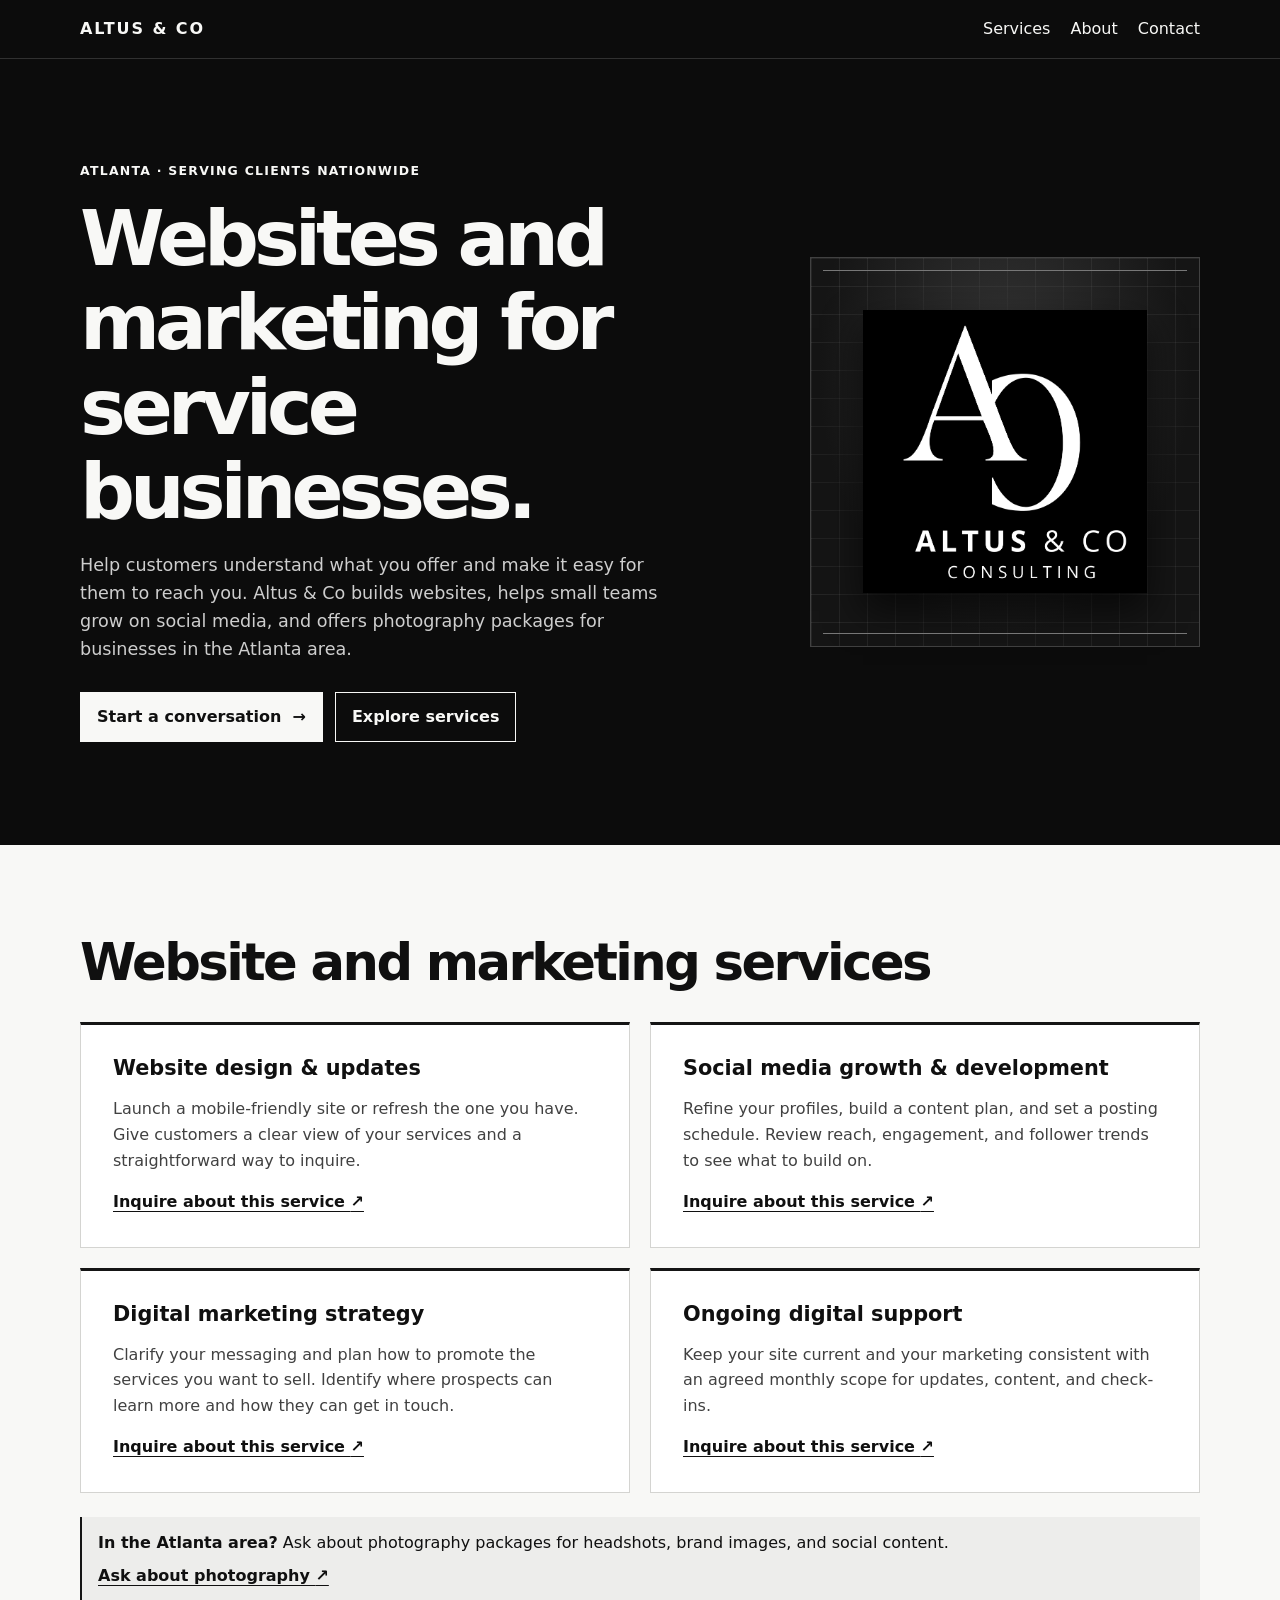
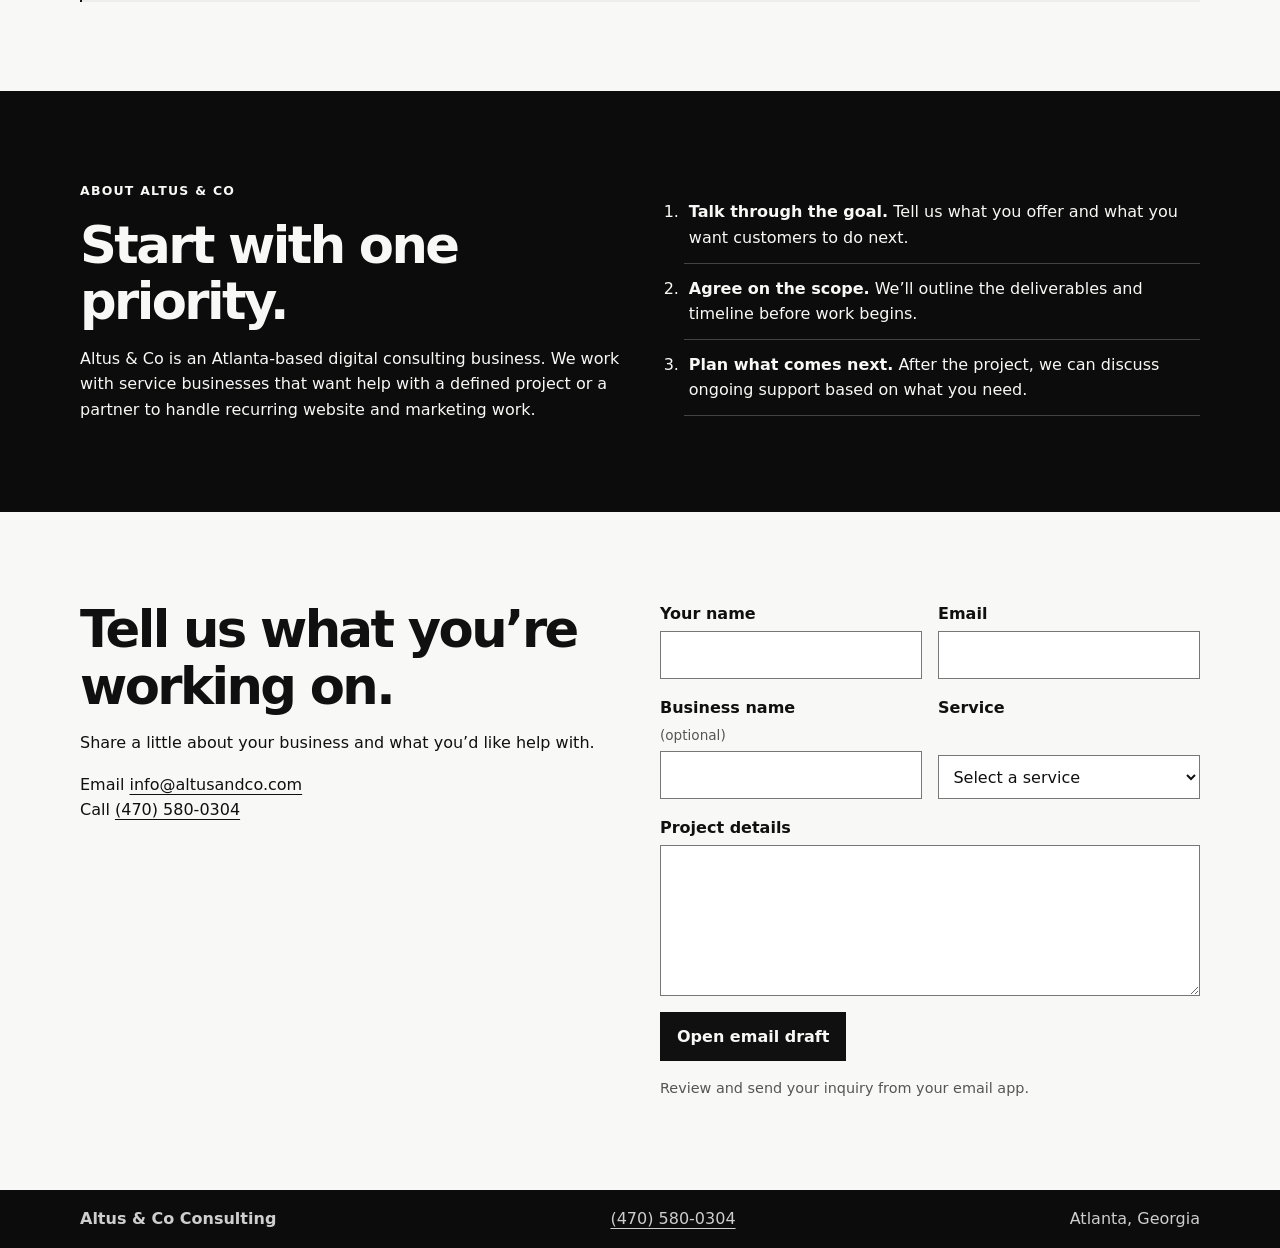
==== commit 9cfe0c49: "Add business phone and improve search metadata" ====
--- a/index.html
+++ b/index.html
@@ -3,9 +3,33 @@
 <head>
     <meta charset="utf-8">
     <meta name="viewport" content="width=device-width, initial-scale=1">
-    <title>Altus &amp; Co Consulting | Websites &amp; Marketing in Atlanta</title>
-    <meta name="description" content="Altus &amp; Co helps service businesses build websites and grow on social media. Photography packages are available for Atlanta-area businesses.">
+    <title>Atlanta Web Design &amp; Social Media | Altus &amp; Co</title>
+    <meta name="description" content="Altus &amp; Co helps small service businesses with website design, social media growth, and ongoing digital marketing. Ask about business photography in Atlanta.">
     <link rel="canonical" href="https://altusandco.com/">
+    <meta property="og:type" content="website">
+    <meta property="og:site_name" content="Altus &amp; Co Consulting">
+    <meta property="og:url" content="https://altusandco.com/">
+    <meta property="og:title" content="Atlanta Web Design &amp; Social Media | Altus &amp; Co">
+    <meta property="og:description" content="Altus &amp; Co helps small service businesses with website design, social media growth, and ongoing digital marketing. Ask about business photography in Atlanta.">
+    <meta property="og:image" content="https://altusandco.com/logo.png">
+    <meta property="og:image:alt" content="Altus &amp; Co Consulting logo">
+    <script type="application/ld+json">
+    {
+        "@context": "https://schema.org",
+        "@type": "Organization",
+        "@id": "https://altusandco.com/#organization",
+        "name": "Altus & Co Consulting",
+        "url": "https://altusandco.com/",
+        "logo": "https://altusandco.com/logo.png",
+        "description": "Altus & Co helps small service businesses with website design, social media growth, and ongoing digital marketing. Ask about business photography in Atlanta.",
+        "telephone": "+1-470-580-0304",
+        "email": "info@altusandco.com",
+        "areaServed": {
+            "@type": "Country",
+            "name": "United States"
+        }
+    }
+    </script>
     <link rel="icon" href="logo.png" type="image/png">
     <link rel="stylesheet" href="styles.css?v=inquiry-1">
     <script src="reveal.js" defer></script>
@@ -41,7 +65,7 @@
 
         <section class="light" id="services" aria-labelledby="services-title">
             <div class="wrap section-content">
-                <h2 id="services-title" data-reveal>Where we can help</h2>
+                <h2 id="services-title" data-reveal>Website and marketing services</h2>
                 <div class="cards">
                     <article data-reveal>
                         <h3>Website design &amp; updates</h3>
@@ -89,7 +113,8 @@
                 <div>
                     <h2 id="contact-title">Tell us what you’re working on.</h2>
                     <p>Share a little about your business and what you’d like help with.</p>
-                    <p>Prefer email? <a href="mailto:info@altusandco.com">info@altusandco.com</a></p>
+                    <p>Email <a href="mailto:info@altusandco.com">info@altusandco.com</a><br>
+                        Call <a href="tel:+14705800304">(470) 580-0304</a></p>
                 </div>
                 <form class="inquiry-form" hidden>
                     <div class="inquiry-fields">
@@ -118,6 +143,7 @@
 
     <footer class="wrap footer">
         <strong>Altus &amp; Co Consulting</strong>
+        <a href="tel:+14705800304">(470) 580-0304</a>
         <span>Atlanta, Georgia</span>
     </footer>
 </body>
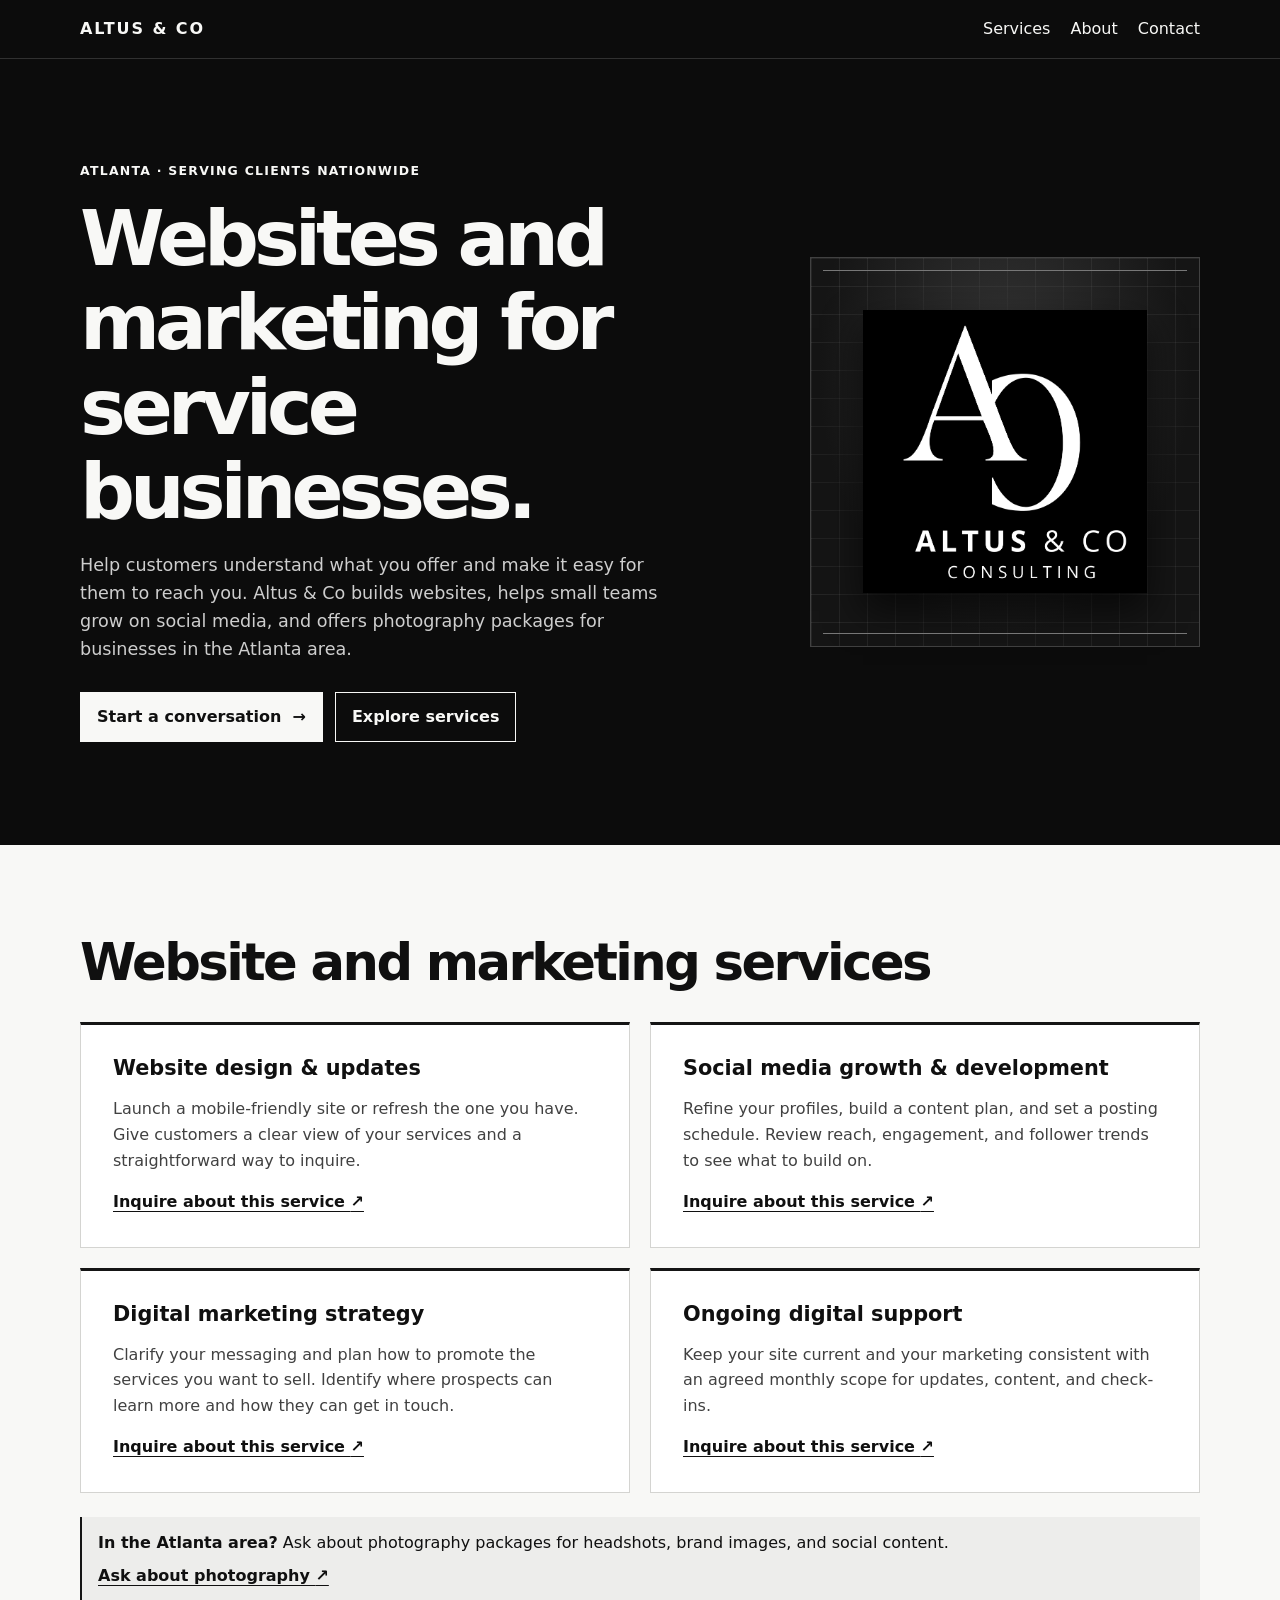
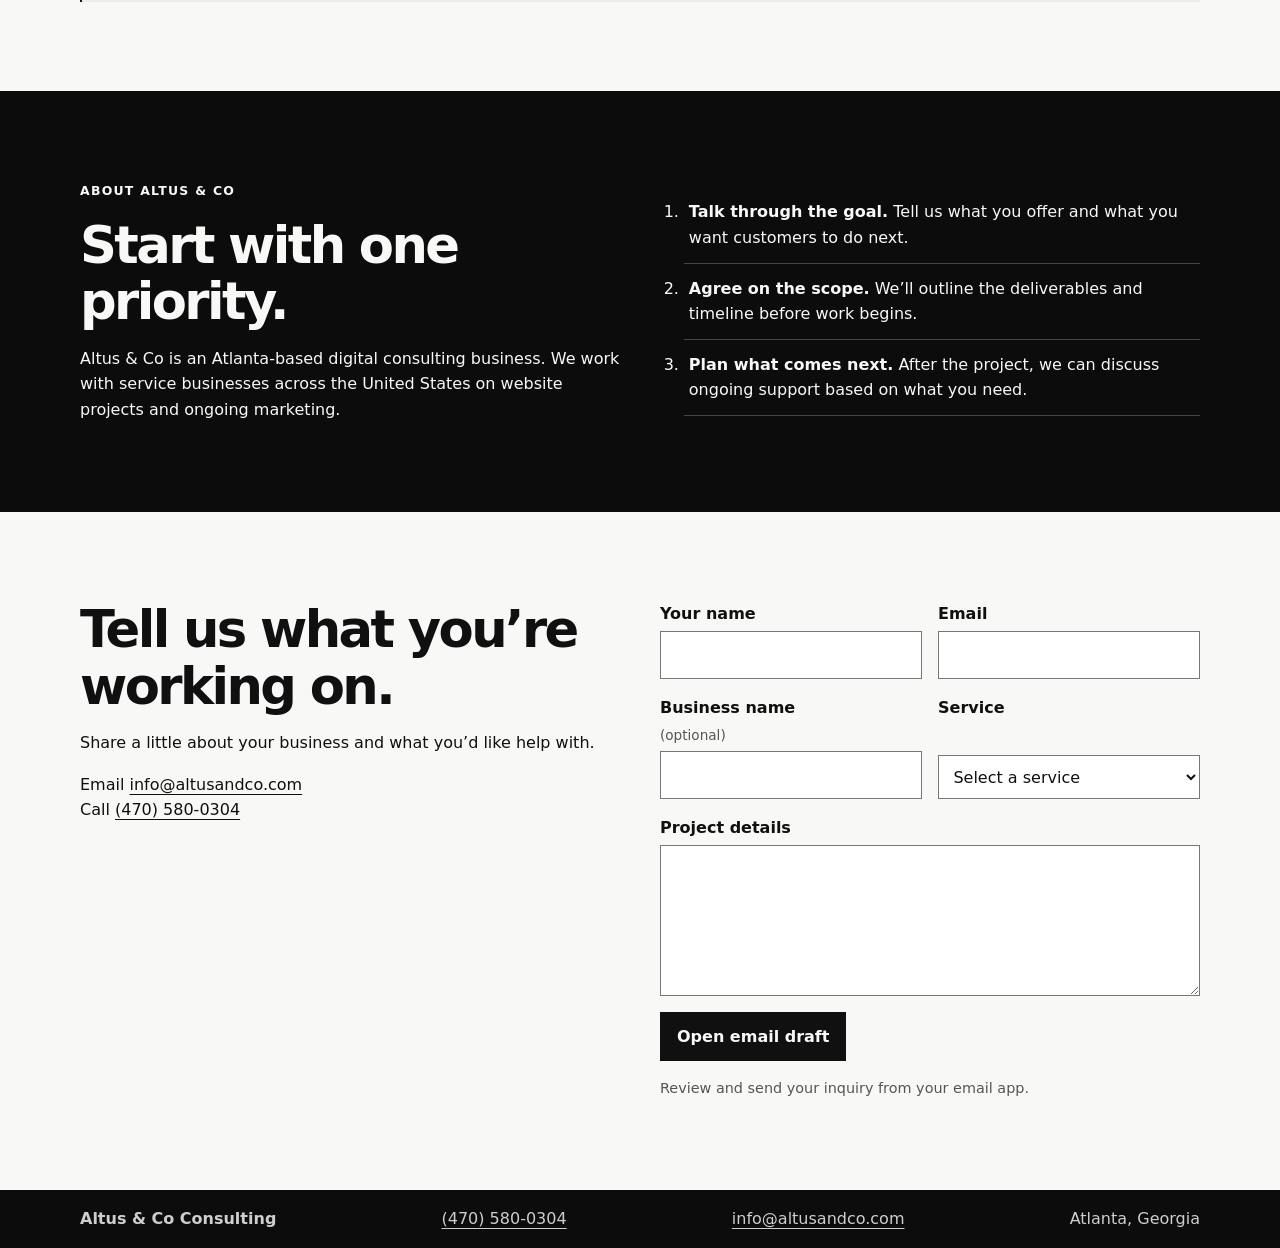
==== commit 02991071: "Add footer email and emphasize nationwide services in search metadata" ====
--- a/index.html
+++ b/index.html
@@ -3,14 +3,14 @@
 <head>
     <meta charset="utf-8">
     <meta name="viewport" content="width=device-width, initial-scale=1">
-    <title>Atlanta Web Design &amp; Social Media | Altus &amp; Co</title>
-    <meta name="description" content="Altus &amp; Co helps small service businesses with website design, social media growth, and ongoing digital marketing. Ask about business photography in Atlanta.">
+    <title>Nationwide Web Design &amp; Social Media | Altus &amp; Co</title>
+    <meta name="description" content="Altus &amp; Co offers website design, social media growth, and ongoing digital marketing for small service businesses across the United States.">
     <link rel="canonical" href="https://altusandco.com/">
     <meta property="og:type" content="website">
     <meta property="og:site_name" content="Altus &amp; Co Consulting">
     <meta property="og:url" content="https://altusandco.com/">
-    <meta property="og:title" content="Atlanta Web Design &amp; Social Media | Altus &amp; Co">
-    <meta property="og:description" content="Altus &amp; Co helps small service businesses with website design, social media growth, and ongoing digital marketing. Ask about business photography in Atlanta.">
+    <meta property="og:title" content="Nationwide Web Design &amp; Social Media | Altus &amp; Co">
+    <meta property="og:description" content="Altus &amp; Co offers website design, social media growth, and ongoing digital marketing for small service businesses across the United States.">
     <meta property="og:image" content="https://altusandco.com/logo.png">
     <meta property="og:image:alt" content="Altus &amp; Co Consulting logo">
     <script type="application/ld+json">
@@ -21,7 +21,7 @@
         "name": "Altus & Co Consulting",
         "url": "https://altusandco.com/",
         "logo": "https://altusandco.com/logo.png",
-        "description": "Altus & Co helps small service businesses with website design, social media growth, and ongoing digital marketing. Ask about business photography in Atlanta.",
+        "description": "Altus & Co offers website design, social media growth, and ongoing digital marketing for small service businesses across the United States.",
         "telephone": "+1-470-580-0304",
         "email": "info@altusandco.com",
         "areaServed": {
@@ -99,7 +99,7 @@
             <div>
                 <p class="eyebrow">About Altus &amp; Co</p>
                 <h2 id="about-title">Start with one priority.</h2>
-                <p>Altus &amp; Co is an Atlanta-based digital consulting business. We work with service businesses that want help with a defined project or a partner to handle recurring website and marketing work.</p>
+                <p>Altus &amp; Co is an Atlanta-based digital consulting business. We work with service businesses across the United States on website projects and ongoing marketing.</p>
             </div>
             <ol class="process">
                 <li><strong>Talk through the goal.</strong> Tell us what you offer and what you want customers to do next.</li>
@@ -144,6 +144,7 @@
     <footer class="wrap footer">
         <strong>Altus &amp; Co Consulting</strong>
         <a href="tel:+14705800304">(470) 580-0304</a>
+        <a href="mailto:info@altusandco.com">info@altusandco.com</a>
         <span>Atlanta, Georgia</span>
     </footer>
 </body>
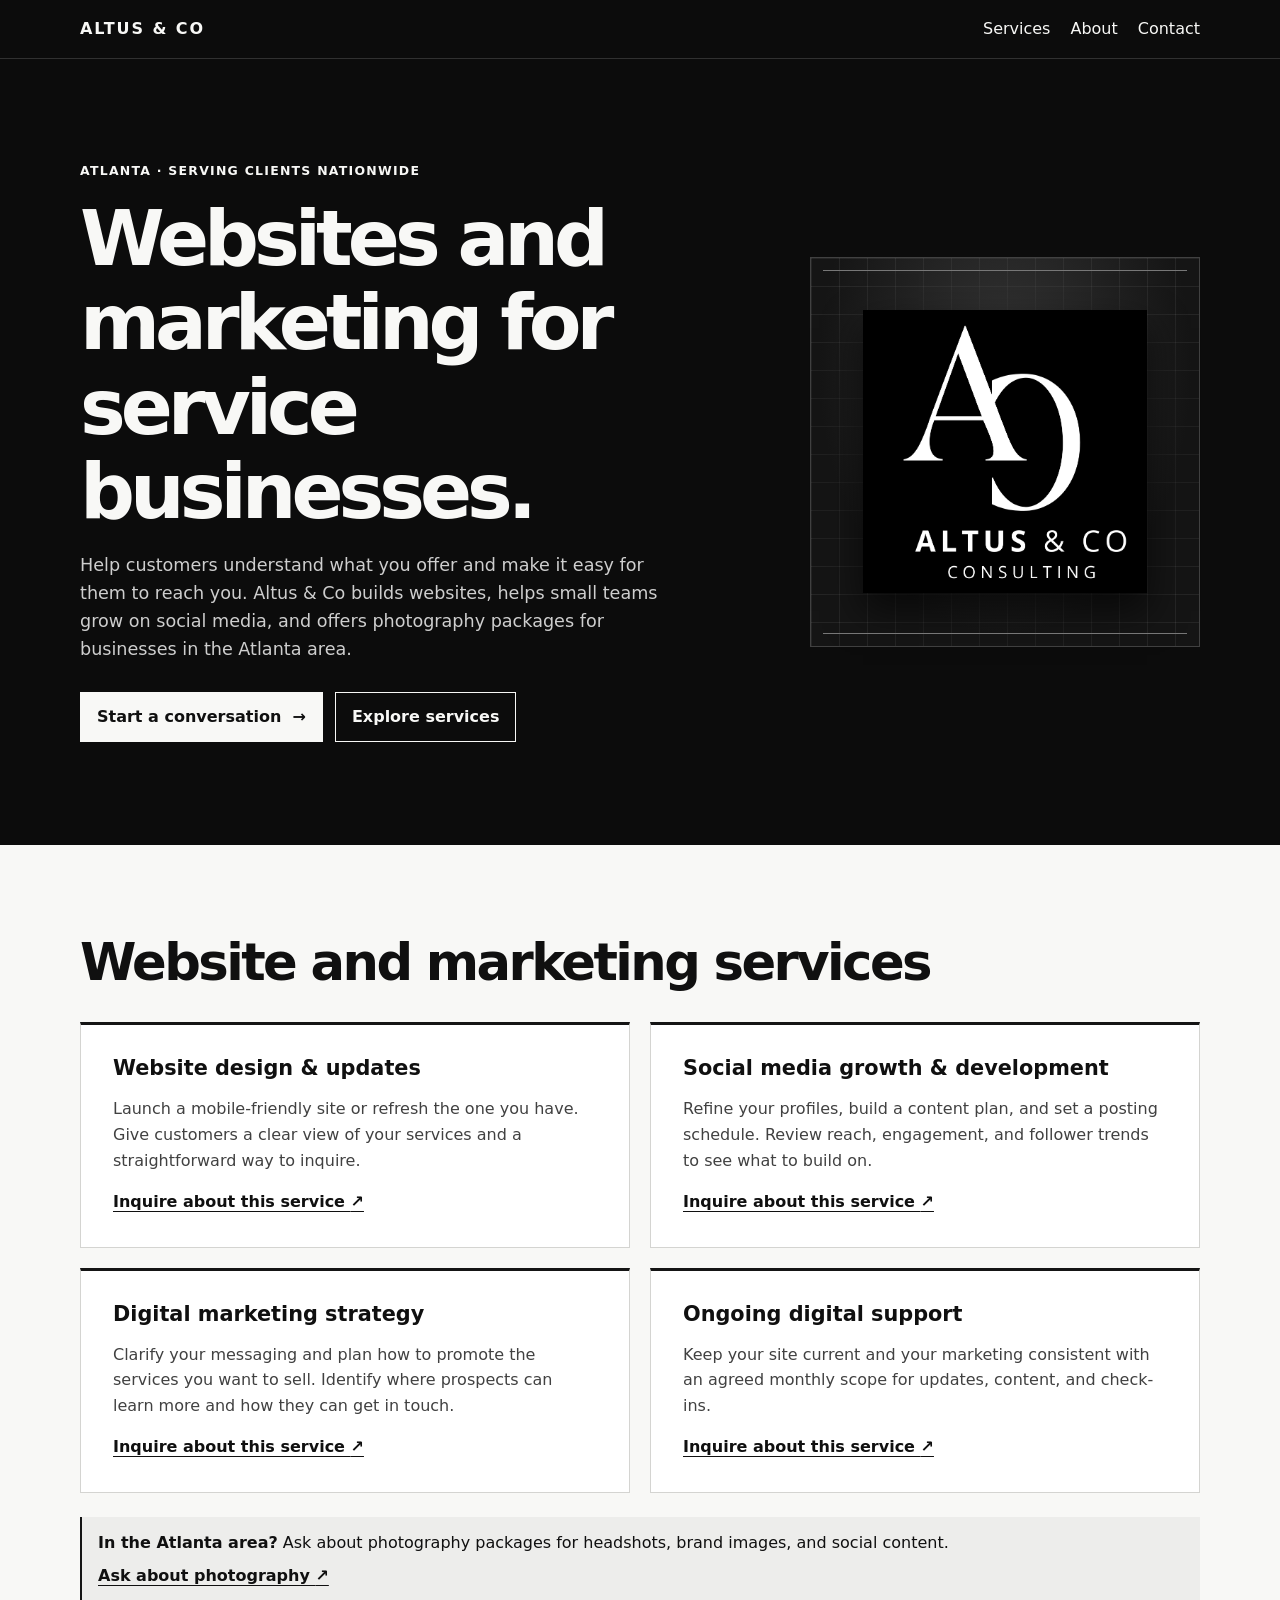
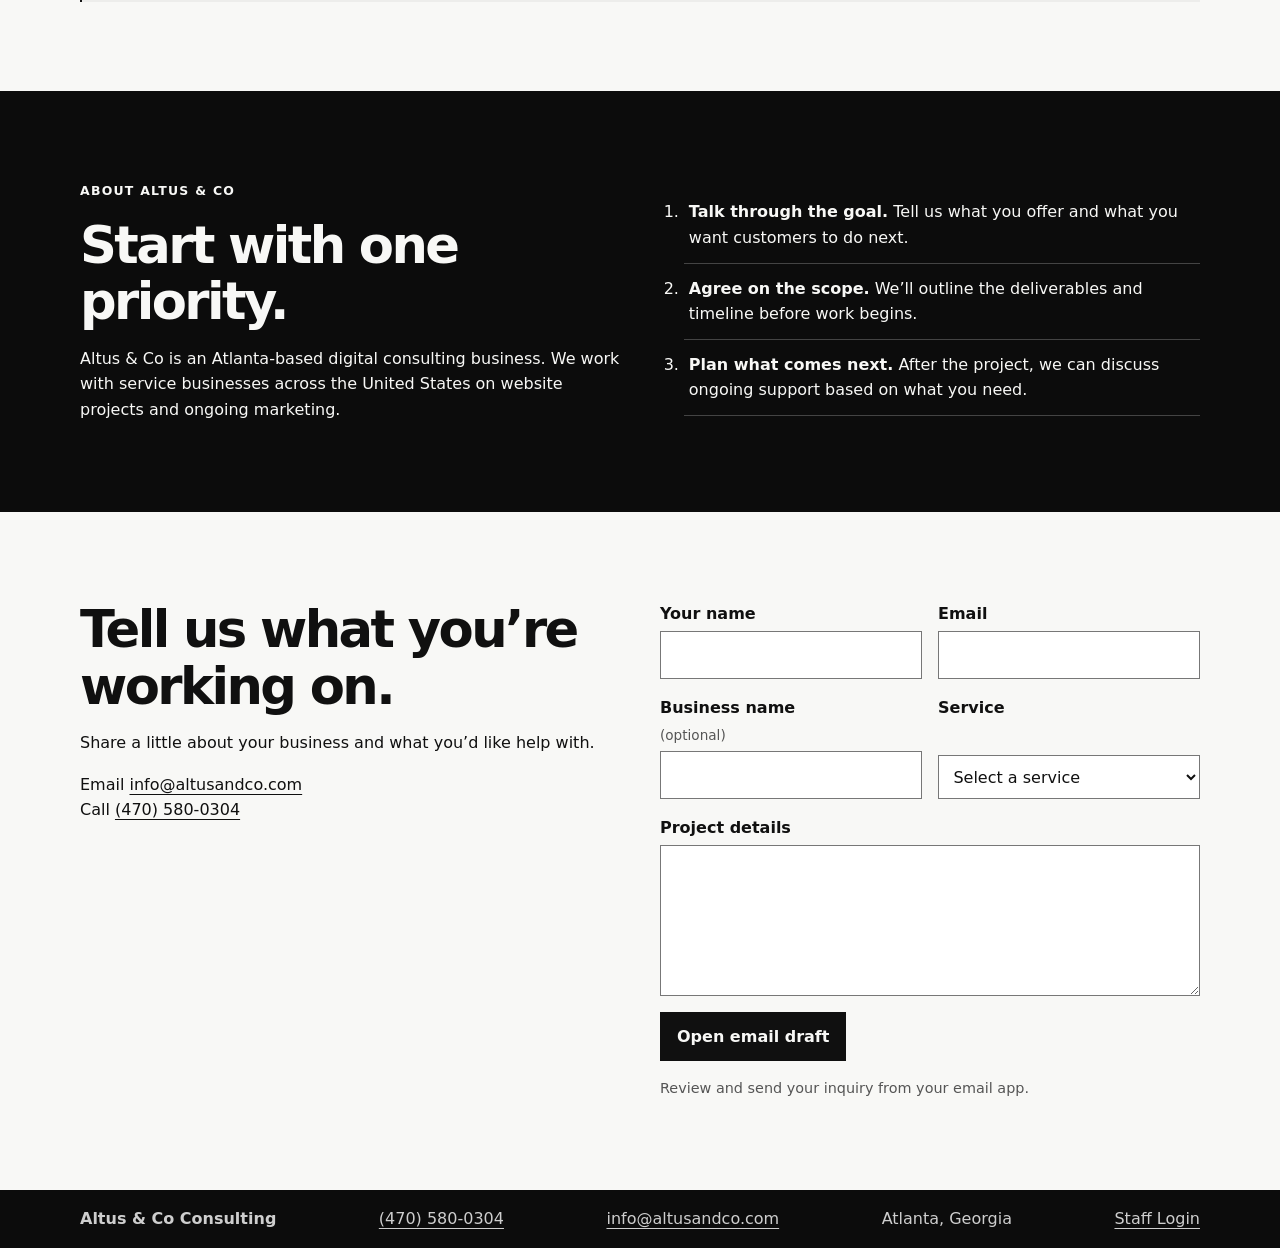
==== commit d6317a1d: "Add Staff Login link to site footer" ====
--- a/index.html
+++ b/index.html
@@ -146,6 +146,7 @@
         <a href="tel:+14705800304">(470) 580-0304</a>
         <a href="mailto:info@altusandco.com">info@altusandco.com</a>
         <span>Atlanta, Georgia</span>
+        <a href="https://leads.altusandco.com/">Staff Login</a>
     </footer>
 </body>
 </html>
